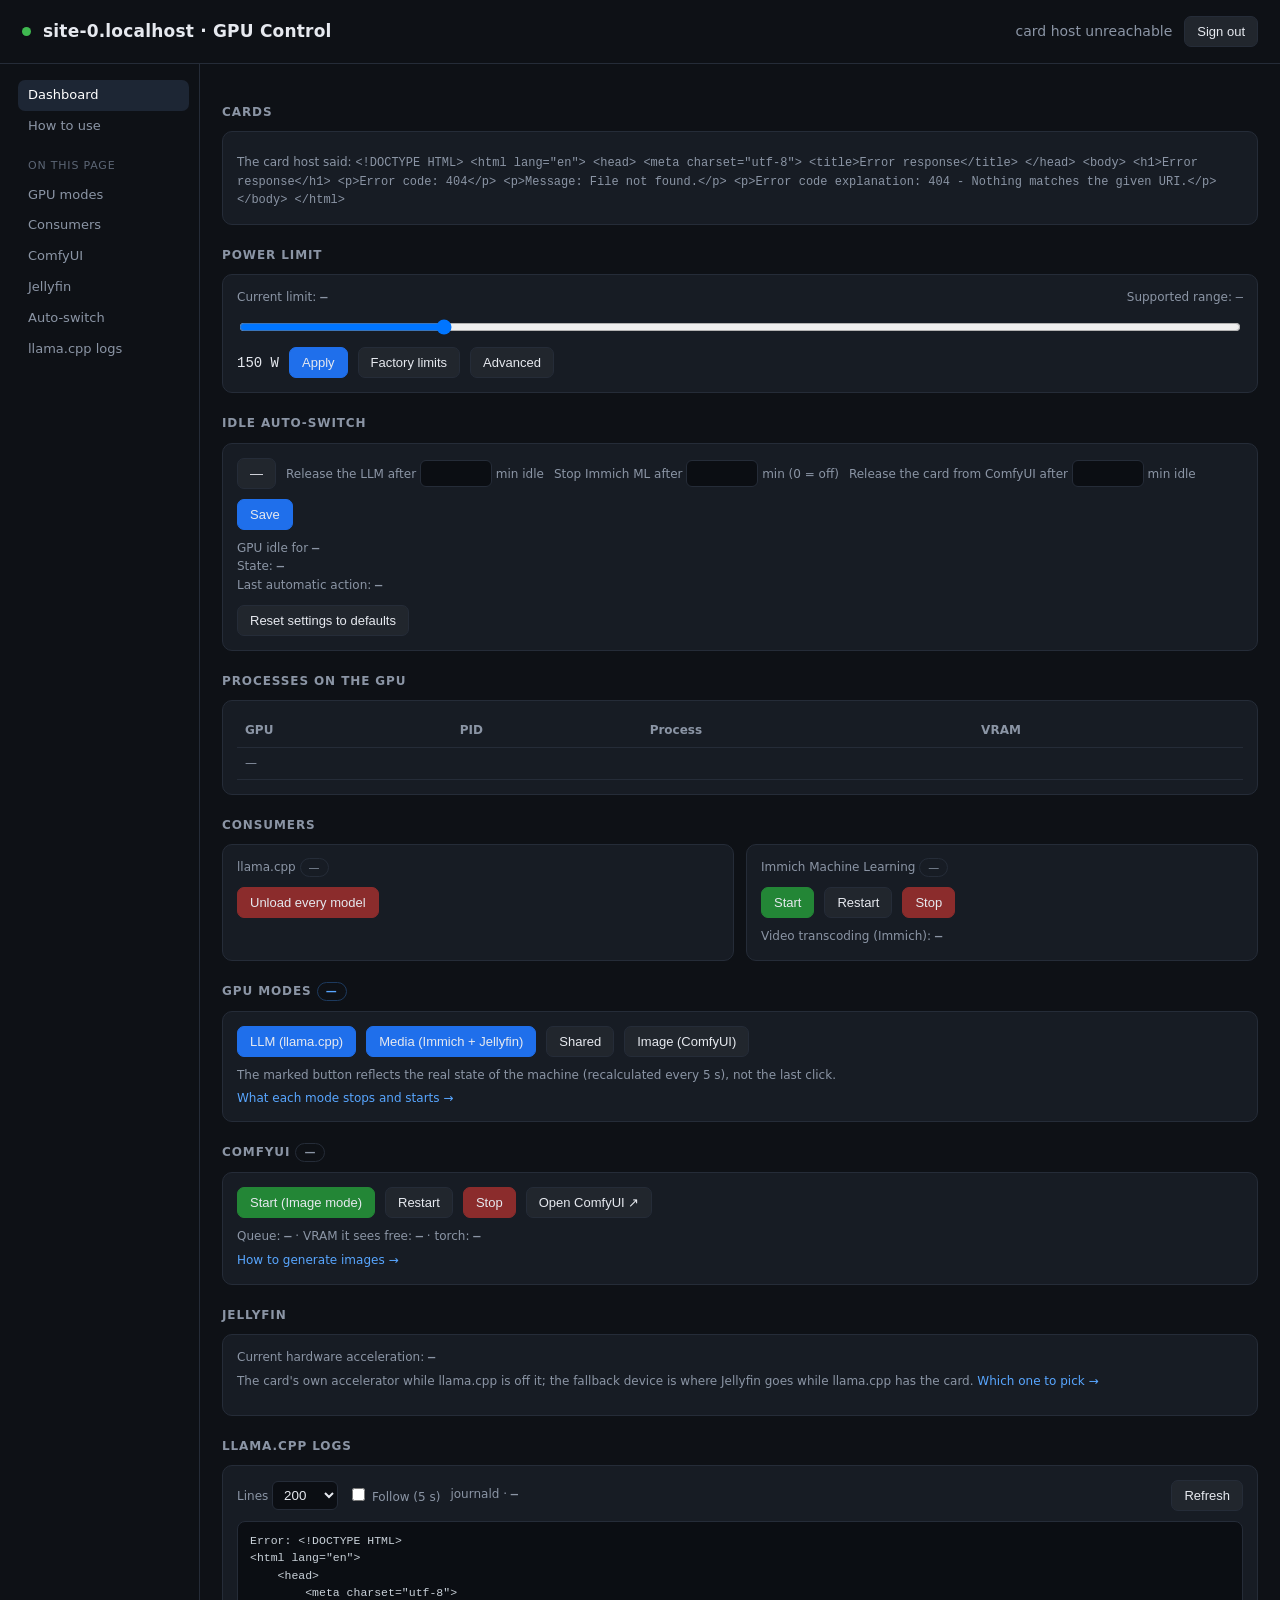
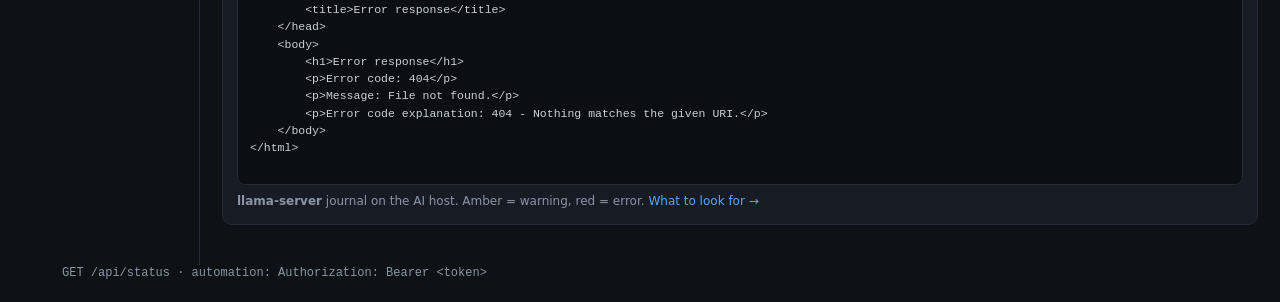
==== static/index.html @ f5806f8d "fix: a loading model counts as an occupied card" ====
<!doctype html>
<html lang="en">
<head>
<meta charset="utf-8">
<meta name="viewport" content="width=device-width, initial-scale=1">
<title>GPU Control</title>
<link rel="stylesheet" href="/static/panel.css">
</head>
<body>
<header>
  <span class="dot" id="dot"></span>
  <h1 id="host">GPU Control</h1>
  <span class="sub" id="gpu-name">loading…</span>
  <button id="logout" title="End this browser's session">Sign out</button>
</header>
<div class="shell">
<nav class="side">
  <a href="/" class="on">Dashboard</a>
  <a href="/howto">How to use</a>
  <span class="nav-label">On this page</span>
  <a href="#modes">GPU modes</a>
  <a href="#consumers">Consumers</a>
  <a href="#comfy">ComfyUI</a>
  <a href="#jellyfin">Jellyfin</a>
  <a href="#auto">Auto-switch</a>
  <a href="#logs">llama.cpp logs</a>
</nav>
<main>
  <h2>Cards</h2>
  <div class="card" id="gpu-alert" style="display:none"></div>
  <div id="gpu-cards"></div>

  <h2>Power limit</h2>
  <div class="card">
    <div class="row" style="justify-content:space-between">
      <span class="k">Current limit: <b id="pl-now" class="mono">—</b></span>
      <span class="k">Supported range: <span id="pl-range" class="mono">—</span></span>
    </div>
    <div class="row" style="margin-top:10px">
      <input type="range" id="pl" min="125" max="250" step="5" value="150">
      <span class="mono" id="pl-val">150 W</span>
      <button class="pri" id="pl-apply">Apply</button>
      <button id="pl-factory">Factory limits</button>
      <button id="pl-adv" aria-pressed="false" aria-controls="pl-advanced">Advanced</button>
    </div>
    <div id="pl-advanced" hidden>
      <div class="k" style="margin:12px 0 6px">One limit per card. The host's boot
        configuration writes its own values back on the next reboot or deploy.</div>
      <div id="pl-cards"></div>
    </div>
  </div>

  <h2 id="auto">Idle auto-switch</h2>
  <div class="card">
    <div class="row" id="auto">
      <button id="auto-toggle">—</button>
      <label class="k">Release the LLM after
        <input type="number" id="llm-idle" min="0" max="1440" style="width:72px"> min idle</label>
      <label class="k">Stop Immich ML after
        <input type="number" id="ml-idle" min="0" max="1440" style="width:72px"> min (0 = off)</label>
      <label class="k">Release the card from ComfyUI after
        <input type="number" id="comfy-idle" min="0" max="1440" style="width:72px"> min idle</label>
      <button class="pri" id="auto-save">Save</button>
    </div>
    <div class="k" style="margin-top:10px">GPU idle for <b id="idle-s" class="mono">—</b></div>
    <div class="k">State: <b id="llm-mode-state" class="mono">—</b></div>
    <div class="k">Last automatic action: <b id="last-action" class="mono">—</b></div>
    <div class="row" style="margin-top:10px">
      <button id="reset-settings" title="Timers and auto-switch back to their defaults. The power limits are forgotten, not applied.">Reset settings to defaults</button>
    </div>
  </div>

  <h2>Processes on the GPU</h2>
  <div class="card"><table><thead><tr><th>GPU</th><th>PID</th><th>Process</th><th>VRAM</th></tr></thead>
    <tbody id="procs"><tr><td colspan="4" class="k">—</td></tr></tbody></table></div>

  <h2 id="consumers">Consumers</h2>
  <div class="two">
    <div class="card">
      <div class="k">llama.cpp <span id="llama-pill" class="pill">—</span></div>
      <div id="llama-list" style="margin:10px 0"></div>
      <button class="warn" id="llama-unload">Unload every model</button>
    </div>
    <div class="card">
      <div class="k">Immich Machine Learning <span id="ml-pill" class="pill">—</span></div>
      <div class="row" id="ml" style="margin-top:10px">
        <button class="on" id="ml-start" data-ml="start">Start</button>
        <button id="ml-restart" data-ml="restart">Restart</button>
        <button class="warn" id="ml-stop" data-ml="stop">Stop</button>
      </div>
      <div class="k" style="margin-top:10px">Video transcoding (Immich): <b id="imm-ff" class="mono">—</b></div>
    </div>
  </div>

  <h2 id="modes">GPU modes <span class="pill acc" id="mode-now">—</span></h2>
  <div class="card">
    <div class="row" id="modes">
      <button class="pri" data-mode="llm">LLM (llama.cpp)</button>
      <button class="pri" data-mode="media">Media (Immich + Jellyfin)</button>
      <button data-mode="balanced">Shared</button>
      <button data-mode="image">Image (ComfyUI)</button>
    </div>
    <div class="k" style="margin-top:10px">
      The marked button reflects the real state of the machine (recalculated every 5 s), not the last click.
    </div>
    <div class="k" style="margin-top:6px">
      <a href="/howto#modes">What each mode stops and starts →</a>
    </div>
  </div>

  <h2 id="comfy">ComfyUI <span class="pill" id="comfy-pill">—</span></h2>
  <div class="card">
    <div class="row" id="comfy">
      <button class="on" data-comfy="start">Start (Image mode)</button>
      <button data-comfy="restart">Restart</button>
      <button class="warn" data-comfy="stop">Stop</button>
      <button id="comfy-open">Open ComfyUI ↗</button>
    </div>
    <div class="k" style="margin-top:10px">
      Queue: <b id="comfy-queue" class="mono">—</b> ·
      VRAM it sees free: <b id="comfy-vram" class="mono">—</b> ·
      torch: <b id="comfy-torch" class="mono">—</b>
    </div>
    <div class="k" style="margin-top:6px">
      <a href="/howto#comfy">How to generate images →</a>
    </div>
  </div>

  <h2 id="jellyfin">Jellyfin</h2>
  <div class="card">
    <div class="k">Current hardware acceleration: <b id="jf-accel" class="mono">—</b></div>
    <div class="k" style="margin-top:6px">
      The card's own accelerator while llama.cpp is off it; the fallback device
      is where Jellyfin goes while llama.cpp has the card.
      <a href="/howto#jellyfin">Which one to pick →</a>
    </div>
    <div class="row" id="jf" style="margin-top:10px"></div>
  </div>

  <h2 id="logs">llama.cpp logs</h2>
  <div class="card">
    <div class="row" style="justify-content:space-between">
      <div class="row">
        <label class="k">Lines
          <select id="log-lines">
            <option>100</option><option selected>200</option><option>500</option><option>1000</option>
          </select>
        </label>
        <label class="k"><input type="checkbox" id="log-follow"> Follow (5 s)</label>
        <span class="k">journald · <b id="log-unit" class="mono">—</b></span>
      </div>
      <button id="log-refresh">Refresh</button>
    </div>
    <pre id="log-out" class="mono">loading…</pre>
    <div class="k" style="margin-top:8px">
      <b id="log-unit-name">llama-server</b> journal on the AI host. Amber = warning, red = error.
      <a href="/howto#logs">What to look for →</a>
    </div>
  </div>
</main>
</div>
<footer class="mono">GET /api/status · automation: Authorization: Bearer &lt;token&gt;</footer>
<div id="msg"></div>

<script>
const $ = (id) => document.getElementById(id);
let toastTimer, last = null, inflight = 0, autoState = {};

// Show the host being visited; the repo keeps a placeholder name.
$('host').textContent = location.hostname + ' · GPU Control';
document.title = location.hostname + ' · GPU Control';

const MODES = {
  llm: 'LLM (the card is llama.cpp\'s)',
  media: 'Media (Immich ML + Jellyfin on the card)',
  balanced: 'Shared (LLM + media on the card)',
  image: 'Image (ComfyUI on the card)',
  igpu: 'Media with Jellyfin on the fallback device',
  idle: 'Idle (nothing loaded)',
  mixed: 'mixed / transitioning',
};

const DEVICES = {
  none: 'CPU (no acceleration)', amf: 'AMD AMF', qsv: 'Intel QuickSync (QSV)',
  nvenc: 'NVIDIA NVENC', v4l2m2m: 'V4L2 M2M', vaapi: 'VAAPI',
  videotoolbox: 'VideoToolbox', rkmpp: 'Rockchip MPP',
};
const str = (v) => (typeof v === 'string' ? v : '');
// nvidia-smi answers N/A for anything the card does not report.
const num = (v) => { const n = Number(v); return Number.isFinite(n) ? n : null; };
const gib = (mib) => (mib / 1024).toFixed(1);
const deviceLabel = (a) => DEVICES[a] || a || '—';
// The vendors the probe understands. Anything else is printed as it came.
const VENDORS = {nvidia: 'NVIDIA', amd: 'AMD', intel: 'Intel'};
// Card names and kernel lines are text, not markup.
const esc = (v) => String(v === null || v === undefined ? '' : v)
  .replace(/&/g, '&amp;').replace(/</g, '&lt;').replace(/>/g, '&gt;').replace(/"/g, '&quot;');
// A reading the card does not have is a dash, never `N/A °C`.
const reading = (v, unit) => (v === null || v === undefined || v === 'N/A' || v === '')
  ? '—' : `${v}${unit ? ' ' + unit : ''}`;

/* ---------------------------------------------------------------- feedback */
function toast(text, kind, sticky) {
  const el = $('msg');
  el.textContent = text;
  el.className = 'show' + (kind ? ' ' + kind : '');
  clearTimeout(toastTimer);
  if (!sticky) toastTimer = setTimeout(() => { el.className = ''; }, kind === 'err' ? 6000 : 3500);
}
const msg = (text, isErr) => toast(text, isErr ? 'err' : '');

function startRequest() { inflight++; $('dot').classList.add('busy'); }
function endRequest() { inflight = Math.max(0, inflight - 1); if (!inflight) $('dot').classList.remove('busy'); }

function setBusy(btn, on) {
  if (!btn) return;
  btn.classList.toggle('busy', on);
  btn.setAttribute('aria-busy', on ? 'true' : 'false');
  if (on) { btn.dataset.prevDisabled = btn.disabled ? '1' : '0'; btn.disabled = true; }
  else { btn.disabled = btn.dataset.prevDisabled === '1'; }
}

function setGroupDisabled(selector, on) {
  document.querySelectorAll(selector + ' button').forEach(b => {
    if (!b.classList.contains('busy')) b.disabled = on;
  });
}

function pressed(selector, isOn) {
  document.querySelectorAll(selector).forEach(b => b.setAttribute('aria-pressed', isOn(b.dataset) ? 'true' : 'false'));
}

/* --------------------------------------------------------------------- api */
async function errText(r) {
  const raw = await r.text();
  try { return JSON.parse(raw).detail || raw; } catch (e) { return raw; }
}

async function api(path, opts) {
  const r = await fetch(path, Object.assign({credentials: 'same-origin', headers: {'Content-Type': 'application/json'}}, opts));
  if (r.status === 401) {
    location.href = '/login?next=' + encodeURIComponent(location.pathname);
    throw new Error('session expired');
  }
  if (!r.ok) throw new Error(await errText(r));
  return r.headers.get('content-type')?.includes('json') ? r.json() : r.text();
}

// A 200 does not mean everything worked: /api/mode answers with a per-consumer
// result, and a consumer that failed carries `.error`. Claiming success there
// tells the operator the card is free while it is not.
function partialErrors(out) {
  if (!out || typeof out !== 'object' || Array.isArray(out)) return [];
  return Object.keys(out).filter((k) => {
    const v = out[k];
    return v && typeof v === 'object' && !Array.isArray(v) && v.error;
  });
}

// Spinner + pending toast, group locked, then the state re-derived from
// /api/status and a confirmation toast.
async function act(btn, path, body, opts = {}) {
  const group = opts.group;
  startRequest();
  setBusy(btn, true);
  if (group) setGroupDisabled(group, true);
  toast(opts.pending || 'Applying…', 'busy', true);
  let ok = true;
  try {
    const out = await api(path, {method: 'POST', body: body ? JSON.stringify(body) : undefined});
    const partial = partialErrors(out);
    if (partial.length) {
      ok = false;
      msg('Applied only in part: ' + partial.join(', ') + ' did not follow', true);
    }
    return out;
  } catch (e) {
    ok = false;
    toast('Error: ' + e.message, 'err');
    return null;
  } finally {
    setBusy(btn, false);
    if (group) setGroupDisabled(group, false);
    endRequest();
    await refresh();
    if (ok) toast(opts.done || 'Done');
  }
}

function skip(why) { toast(why + ' (nothing to repeat)'); }

/* ------------------------------------------------------------------ render */
function card(k, v, pct) {
  return `<div class="card"><div class="k">${k}</div><div class="v">${v}</div>
    ${pct !== undefined ? `<div class="bar"><i style="width:${pct}%"></i></div>` : ''}</div>`;
}

function human(sec) {
  if (sec < 60) return sec + 's';
  if (sec < 3600) return Math.floor(sec / 60) + ' min';
  return (sec / 3600).toFixed(1) + 'h';
}

// Every model counts here, including the unlisted ones.
function llamaCounts(s) {
  const list = Array.isArray(s.llama) ? s.llama : [];
  const loading = (m) => String(m.status || '').toLowerCase().startsWith('load') && m.status !== 'loaded';
  const c = s.llama_counts;
  if (!c || c.error || typeof c.loaded !== 'number') {
    return {total: list.length, loaded: list.filter(m => m.status === 'loaded').length,
      loading: list.filter(loading).length};
  }
  // A router that predates the field, or a stub: count from the list itself.
  return {...c, loading: typeof c.loading === 'number' ? c.loading : list.filter(loading).length};
}

// A loading model already holds the VRAM: the card is in use either way.
const llamaBusy = (s) => { const c = llamaCounts(s); return c.loaded + (c.loading || 0); };

// One row per file in the models folder: loaded, served, or just there.
function diskRows(models) {
  const rows = models.map(m => {
    const mark = m.loaded ? '●' : (m.served ? '○' : '·');
    // A file name is text, and a size that is not a number is zero, not NaN GB.
    const gb = (Number(m.size) || 0) / 1073741824;
    return `<div class="mono" style="font-size:12px">${mark} ${esc(m.id)} · ${gb.toFixed(1)} GB</div>`;
  }).join('');
  const served = models.filter(m => m.served).length;
  return rows + `<div class="k" style="font-size:12px">${models.length} on disk · ${served} served</div>`;
}

// One button per accelerator this Jellyfin build accepts, marked with the one
// in use and with the fallback device named in its title.
function renderJellyfinAccel(s) {
  const box = $('jf');
  if (!box) return;
  const cfg = s.configured || {};
  const choices = Array.isArray(cfg.jellyfin_accel_types) ? cfg.jellyfin_accel_types : [];
  if (!choices.length) {
    box.innerHTML = '<span class="k">Jellyfin is not configured</span>';
    return;
  }
  const current = str(s.jellyfin_accel);
  const fallback = str(cfg.jellyfin_fallback);
  box.innerHTML = choices.map((c) => {
    const on = c.value === current ? ' class="on"' : (c.value === 'none' ? ' class="warn"' : '');
    const title = c.value === fallback ? ' title="fallback: where Jellyfin goes while llama.cpp has the card"' : '';
    return `<button${on} data-accel="${esc(c.value)}"${title}>${esc(c.label)}</button>`;
  }).join('');
}

// State derived from what the probes report.
function deriveMode(s) {
  // ComfyUI keeps the card while it is up, so it wins over every other reading.
  if (str(s.comfyui && s.comfyui.state) === 'running') return 'image';
  const ml = str(s.immich_ml);
  const jf = str(s.jellyfin_accel);
  const loaded = llamaBusy(s);
  // A deployment without Immich or Jellyfin has nothing to arbitrate but the
  // models: the card is llama.cpp's while something is loaded.
  if (ml === 'unconfigured' && jf === 'unconfigured') return loaded ? 'llm' : 'idle';
  // "LLM": the card belongs to llama.cpp; Immich ML (CUDA) is the only other
  // consumer that has to stop for it.
  if (ml === 'exited' || ml === 'created' || ml === 'paused') return 'llm';
  if (ml === 'running') {
    const fallback = str((s.configured || {}).jellyfin_fallback) || 'vaapi';
    const onCard = !!jf && jf !== fallback && jf !== 'none' && jf !== 'unknown' && jf !== 'unconfigured';
    return onCard ? (loaded ? 'balanced' : 'media') : 'igpu';
  }
  return 'mixed';
}

// Disabled for a consumer that is not configured, in the same pass that decides
// the rest of the state.
function unavailable(sel, off) {
  document.querySelectorAll(sel).forEach((b) => {
    b.disabled = !!off;
    b.title = off ? 'Not configured in this deployment' : '';
  });
}

function paintState(s) {
  const cfg = s.configured || {};
  const mode = deriveMode(s);
  pressed('#modes button', (d) => d.mode === mode);
  const now = $('mode-now');
  now.textContent = MODES[mode];
  now.className = 'pill ' + (mode === 'mixed' ? '' : 'acc');

  const jf = str(s.jellyfin_accel);
  renderJellyfinAccel(s);
  pressed('#jf button', (d) => d.accel === jf);

  const ml = str(s.immich_ml);
  const running = ml === 'running';
  const stopped = !!ml && ml !== 'unknown' && !running;
  pressed('#ml button', (d) => (d.ml === 'start' && running) || (d.ml === 'stop' && stopped));
  // A consumer this deployment does not have: its controls make no sense.
  unavailable('#ml button', !cfg.immich);
  unavailable('#jf button', !cfg.jellyfin);
  unavailable('#comfy button[data-comfy]', !cfg.comfyui);

  $('llama-unload').disabled = llamaBusy(s) === 0;

  const at = $('auto-toggle');
  at.setAttribute('aria-pressed', autoState.enabled ? 'true' : 'false');
  at.textContent = autoState.enabled ? 'Auto: on' : 'Auto: off';
  at.className = autoState.enabled ? 'on' : 'warn';

  syncPower();
  if (!$('pl-advanced').hidden && !$('pl-advanced').contains(document.activeElement)) renderAdvanced();
}

// The cards that report a range, which is not every card and not every vendor:
// an Intel iGPU has no power cap and an AMD one needs the ROCm tool.
function settableCards() {
  const gpus = Array.isArray(last && last.gpus) ? last.gpus : [];
  return gpus.filter((x) => num(x.power_min) !== null && num(x.power_max) !== null
    && x.power_settable !== false);
}

function syncPower() {
  const btn = $('pl-apply');
  const watts = Number($('pl').value);
  const cards = settableCards();
  const limits = cards.map((x) => Number(x.power_limit));
  const same = cards.length > 0 && limits.every((l) => l === watts);
  if (!cards.length) {
    // Some cards (and every vGPU) do not expose a settable range.
    btn.textContent = 'Power limit not settable';
    btn.title = 'No card on this host reports a supported range';
    btn.disabled = true;
    return;
  }
  btn.textContent = same ? 'Apply ' + watts + ' W (already active)' : 'Apply ' + watts + ' W';
  // setBusy() restores the button afterwards.
  if (!btn.classList.contains('busy')) btn.disabled = same;
  btn.title = same ? 'The current limit is already ' + watts + ' W' : '';
}

// One control per card. Built on demand and left alone while the pointer is
// inside it, so a refresh during a drag does not rewrite the slider.
function renderAdvanced() {
  const box = $('pl-cards');
  // A vendor whose tool takes one value for the whole machine cannot be given a
  // per-card control: that would move cards the operator never touched.
  const cards = settableCards().filter((x) => x.power_per_card !== false);
  const shared = settableCards().filter((x) => x.power_per_card === false);
  let html = cards.length
    ? ''
    : '<div class="k">No card on this host can take a limit of its own.</div>';
  html += cards.map((x) => {
    const low = num(x.power_min);
    const high = num(x.power_max);
    const now = num(x.power_limit);
    const index = esc(x.index ?? '');
    const value = now !== null ? now : low;
    return `<div class="row" style="margin:6px 0;gap:8px;align-items:center">
      <span class="k" style="min-width:220px"><b style="color:var(--fg)">GPU ${index}</b>${x.name ? ' · ' + esc(x.name) : ''}</span>
      <input type="range" class="pl-card" data-index="${index}" min="${low}" max="${high}" step="1" value="${value}">
      <span class="mono pl-card-val" data-index="${index}" style="min-width:56px">${value} W</span>
      <span class="k mono" style="opacity:.7">${low}–${high} W</span>
      <button class="pl-card-apply" data-index="${index}">Apply</button>
    </div>`;
  }).join('');
  if (shared.length) {
    html += '<div class="k" style="margin-top:8px">GPU '
      + shared.map((x) => esc(x.index)).join(', ')
      + ": this vendor's tool applies one limit to every card, so it stays on the slider above.</div>";
  }
  box.innerHTML = html;

  box.querySelectorAll('input.pl-card').forEach((input) => {
    input.oninput = () => {
      const out = box.querySelector('.pl-card-val[data-index="' + input.dataset.index + '"]');
      if (out) out.textContent = input.value + ' W';
    };
  });
  box.querySelectorAll('button.pl-card-apply').forEach((btn) => {
    btn.onclick = async () => {
      const index = btn.dataset.index;
      const input = box.querySelector('input.pl-card[data-index="' + index + '"]');
      const watts = Number(input.value);
      const card = cards.find((x) => String(x.index) === index);
      if (card && Number(card.power_limit) === watts) return skip('GPU ' + index + ' is already at ' + watts + ' W');
      const r = await act(btn, '/api/power', {cards: [{index: Number(index), watts}]},
        {pending: 'Setting GPU ' + index + ' to ' + watts + ' W…', done: 'GPU ' + index + ' = ' + watts + ' W'});
      const bad = (r && Array.isArray(r.cards) ? r.cards : []).filter((c) => c.ok === false);
      if (bad.length) msg('GPU ' + index + ' refused ' + watts + ' W: ' + (bad[0].error || 'the driver said no'), true);
    };
  });
}

// The card set is the one thing the driver is silent about: a card that does not
// initialise is a card fewer, not an error. This is where that shows, with the
// identity of the card that went and how long it has been away.
function ago(sec) {
  if (sec === null || sec === undefined) return 'never seen';
  if (sec < 90) return Math.max(1, Math.round(sec)) + ' s';
  if (sec < 5400) return Math.round(sec / 60) + ' min';
  if (sec < 172800) return (sec / 3600).toFixed(1) + ' h';
  return Math.round(sec / 86400) + ' d';
}

// What a card is called in a sentence: the name, the bus address if there is
// one, and the short serial when the vendor gives a UUID.
function whereCard(g) {
  const parts = [`<b style="color:var(--fg)">${esc(g.name || 'GPU')}</b>`];
  if (g.pci) parts.push(`<span class="mono">${esc(g.pci)}</span>`);
  else if (g.uuid && String(g.uuid).length > 8) parts.push(`<span class="mono">${esc(String(g.uuid).slice(4, 12))}</span>`);
  return parts.join(' ');
}

// The kernel said something at the moment the card changed: that is the only
// difference between a card that died and a card the driver dropped.
function evidence(event) {
  const lines = (event && event.evidence) || [];
  if (!lines.length) return '';
  return `<div class="k" style="margin-top:8px">Kernel around the change:
    <span class="mono" style="display:block;white-space:pre-wrap;margin-top:4px">${esc(lines.slice(-4).join('\n'))}</span></div>`;
}

function renderInventory(inv) {
  const box = $('gpu-alert');
  const health = inv.state || 'ok';
  const count = inv.count || 0;
  const expected = inv.expected || 0;
  const absent = inv.absent || [];
  const flapping = inv.flapping || [];
  const events = inv.events || [];
  const errors = ((inv.probe || {}).errors || []).filter(Boolean);
  const change = events.length ? events[events.length - 1] : (inv.last_change || null);
  let html = '';
  // "Everything is fine" is a line of text, not a card: a full card there sat
  // flush on top of GPU 0 and read as if it were covering it.
  let quiet = false;

  if (health === 'empty') {
    html = `<span class="pill off">0${expected ? ' of ' + expected : ''}</span>
      <b style="color:var(--fg)">no card answers</b>
      <div class="k" style="margin-top:8px">The card host is reachable and reports no card at all:
        ${expected ? `all ${expected} are gone and the driver has nothing to list.` : 'the driver is unloaded or its cards are gone.'}
        ${absent.length ? '<br>Missing: ' + absent.map((g) => `${whereCard(g)} <span class="mono">${ago(g.seconds)}</span>`).join(', ') : ''}
        ${change && change.at ? `<br>Last change ${esc(change.at)}.` : ''}</div>${evidence(change)}`;
  } else if (absent.length) {
    html = `<span class="pill off">${count} of ${expected || count + absent.length}</span>
      <b style="color:var(--fg)">${absent.length} card${absent.length > 1 ? 's' : ''} missing</b>
      <div class="k" style="margin-top:8px">${absent.map((g) =>
        `${whereCard(g)} <span class="mono">${ago(g.seconds)}</span>${g.wanted ? ' · expected' : ''}`).join('<br>')}</div>
      ${change && change.at ? `<div class="k">Last change ${esc(change.at)}</div>` : ''}${evidence(change)}`;
  } else if (flapping.length) {
    html = `<span class="pill off">${count}</span>
      <b style="color:var(--fg)">a card keeps going and coming back</b>
      <div class="k" style="margin-top:8px">${flapping.map((g) =>
        `${whereCard(g)} <span class="mono">${g.lost}×</span>`).join(', ')} in the last hour: a link or a power
        problem, not a card that is simply missing.</div>${evidence(change)}`;
  } else if (health === 'partial') {
    html = `<span class="pill off">${count} of ${expected}</span>
      <b style="color:var(--fg)">${Math.max(expected - count, 0)} card${expected - count === 1 ? '' : 's'} missing</b>
      <div class="k" style="margin-top:8px">The driver answers with ${count}, so one is not initialising:
        the panel cannot fix that.</div>`;
  } else if (change && change.kind === 'added' && Date.now() / 1000 - Number(change.ts || 0) < 900) {
    html = `<span class="pill ok">new card</span> ${whereCard(change)}
      <span class="k">came up ${esc(change.at)}${expected ? ` — ${count} of ${expected} now` : ''}</span>${evidence(change)}`;
  } else if (expected) {
    quiet = true;
    html = `<span class="pill ok">${count} of ${expected}</span>
      <span class="k">cards answering${change && change.at ? ` · last change ${esc(change.at)}` : ''}</span>`;
  } else if (count) {
    quiet = true;
    html = `<span class="pill ok">${count}</span>
      <span class="k">card${count === 1 ? '' : 's'} answering${change && change.at ? ` · last change ${esc(change.at)}` : ''}</span>`;
  }
  if (errors.length) {
    html += `<div class="k" style="margin-top:8px">The card host said:
      <span class="mono">${esc(errors[0])}</span></div>`;
  }
  // A quiet line must never carry the card host's own error message, nor hide a
  // card the driver stopped listing: that one is not "all fine".
  const blind = (inv.present || []).filter((c) => c.driver_visible === false).length;
  box.classList.toggle('quiet', quiet && !errors.length && !blind);
  box.style.display = html ? '' : 'none';
  box.innerHTML = html;
}

async function refresh() {
  let s;
  try { s = await api('/api/status'); }
  catch (e) {
    if (String(e.message).includes('session')) return;
    // A card host that does not answer is not a card set of zero: it is a host
    // problem, and the panel says which one.
    $('gpu-name').textContent = 'card host unreachable';
    renderInventory({state: 'unreachable', count: 0, expected: 0,
      probe: {errors: [String(e.message || e)]}});
    return;
  }
  last = s;
  const g = s.gpu || {};
  const gpus = Array.isArray(s.gpus) ? s.gpus : (g.name ? [g] : []);
  renderInventory(s.inventory || {});
  $('gpu-name').textContent = !gpus.length ? 'no cards'
    : gpus.length > 1 ? `${gpus.length} × ${g.name} · driver ${g.driver}`
    : `${g.name} · driver ${g.driver}`;
  $('gpu-cards').innerHTML = gpus.length ? gpus.map((x) => {
    const used = num(x.mem_used), total = num(x.mem_total);
    const util = num(x.util);
    const usedPct = used !== null && total ? Math.round(100 * used / total) : undefined;
    const link = x.pcie_gen && x.pcie_gen !== 'N/A'
      ? `PCIe Gen${x.pcie_gen} ×${x.pcie_width}` : '';
    const vendor = VENDORS[x.vendor] || x.vendor || '';
    // The colour comes from the vendor the probe reported, never from the label:
    // a card it could not name is the neutral one, not an empty class.
    const vkey = VENDORS[x.vendor] ? x.vendor : 'unknown';
    // A card on the bus that the driver does not list is a card the driver lost,
    // which is a different problem from a card that is not in the machine.
    const blind = x.driver_visible === false;
    const offBus = x.bus_visible === false;
    return `<div class="gpu-block vendor-${vkey}">
      <div class="k" style="margin:0 0 6px">
        <b style="color:var(--fg)">GPU ${esc(x.index ?? '—')}</b>
        ${vendor ? `<span class="pill vendor-tag">${esc(vendor)}</span>` : ''}
        ${blind ? '<span class="pill off">driver does not see it</span>' : ''}
        ${offBus ? '<span class="pill off">not on the bus</span>' : ''}
        <span class="mono"> · ${esc(x.pci || '')}${x.pci ? ' · ' : ''}${link}${link ? ' · ' : ''}${reading(x.mem_total, 'MiB')}</span>
        <span class="pill ${Number(x.util) > 0 ? 'ok' : 'off'}">${Number(x.util) > 0 ? 'busy' : 'idle'}</span>
      </div>
      <div class="grid">${
        card('Utilization', util !== null ? util + ' %' : '—', util ?? undefined) +
        card('VRAM', used !== null && total !== null ? `${gib(used)} / ${gib(total)} GiB` : '—', usedPct) +
        card('Temperature', reading(x.temp, '°C')) +
        card('Power', `${reading(x.power_draw, 'W')} / ${reading(x.power_limit, 'W')}`) +
        card('SM / Mem clock', `${reading(x.clk_sm, 'MHz')} / ${reading(x.clk_mem, 'MHz')}`)
      }</div>
    </div>`;
  }).join('') : '<div class="k">The card host answers and lists no card at all.</div>';
  $('pl-now').textContent = gpus.length ? gpus.map((x) => reading(x.power_limit, 'W')).join(' / ') : '—';
  // The range is every card's, not the first one's: a mixed machine has cards
  // that report nothing.
  const ranges = gpus
    .map((x) => [num(x.power_min), num(x.power_max)])
    .filter(([low, high]) => low !== null && high !== null);
  const plMin = ranges.length ? Math.min(...ranges.map((r) => r[0])) : null;
  const plMax = ranges.length ? Math.max(...ranges.map((r) => r[1])) : null;
  $('pl-range').textContent = plMin !== null && plMax !== null
    ? `${plMin}–${plMax} W` : 'not reported by any card';
  const pl = $('pl');
  pl.disabled = plMin === null || plMax === null;

  // "Factory" is the manufacturer's limit, which is not the lower cap a host
  // boots with: the number is on the button so nobody presses it blind.
  const factory = $('pl-factory');
  const defaults = settableCards().map((x) => num(x.power_default)).filter((w) => w !== null);
  const one = defaults.length > 0 && defaults.every((w) => w === defaults[0]) ? defaults[0] : null;
  factory.textContent = one !== null ? 'Factory (' + one + ' W)' : 'Factory limits';
  factory.disabled = defaults.length === 0;
  factory.title = defaults.length
    ? 'Set every card back to the limit it shipped with'
    : 'No card on this host reports a factory limit';
  if (plMin !== null && plMax !== null) {
    pl.min = plMin; pl.max = plMax;
    // A default of 150 W is outside the range of some cards.
    pl.value = String(Math.min(Math.max(Number(pl.value) || plMin, plMin), plMax));
  }
  $('pl-val').textContent = pl.value + ' W';
  const procs = gpus.flatMap((x) => (x.processes || []).map((p) => ({...p, gpu: x.index})));
  $('procs').innerHTML = procs.length
    ? procs.map(p => `<tr><td class="mono">${esc(p.gpu)}</td><td>${esc(p.pid)}</td><td class="mono">${esc(p.name)}</td><td>${esc(p.mem_mib)} MiB</td></tr>`).join('')
    : '<tr><td colspan="4" class="k">—</td></tr>';

  autoState = s.auto || {};
  // A refresh every few seconds must not eat what is being typed.
  const fill = (id, value) => {
    const el = $(id);
    if (document.activeElement !== el) el.value = value ?? '';
  };
  fill('llm-idle', autoState.llama_idle_min);
  fill('ml-idle', autoState.ml_idle_min);
  fill('comfy-idle', autoState.comfy_idle_min ?? 0);
  $('idle-s').textContent = human(autoState.idle_seconds || 0);
  $('last-action').textContent =
    autoState.last_action ? `${autoState.last_action} (${autoState.last_action_at})` : '—';
  const jfDev = deviceLabel(str(s.jellyfin_accel));
  const moved = [];
  // The consumer's own state, not the mode flag: after a stop that failed the
  // flag is false and the line used to claim it had been stopped anyway.
  if (s.configured?.immich) moved.push('Immich ML ' + (str(s.immich_ml) === 'running' ? 'running' : 'stopped'));
  if (s.configured?.jellyfin) moved.push(`Jellyfin on ${jfDev}`);
  $('llm-mode-state').textContent = moved.length
    ? `${autoState.llm_blocked ? 'LLM priority' : 'media active'}: ${moved.join(', ')}`
    : (autoState.llm_blocked ? 'LLM priority: the card is llama.cpp\'s' : 'nothing else configured');

  const llama = Array.isArray(s.llama) ? s.llama : [];
  const counts = llamaCounts(s);
  const lp = $('llama-pill');
  const parts = [];
  if (counts.loaded) parts.push(counts.loaded + ' loaded');
  if (counts.loading) parts.push(counts.loading + ' loading');
  lp.textContent = parts.length ? parts.join(' · ') : 'no model';
  lp.className = 'pill ' + (parts.length ? 'ok' : 'off');
  // A folder the panel could not read is a line of its own, above the router's
  // list: the error costs the listing, never the marks the router can still give.
  const disk = s.disk_models;
  const diskError = disk && !Array.isArray(disk) && disk.error
    ? `<span class="k">models folder: ${esc(disk.error)}</span>` : '';
  const routerRows = llama.length
    ? llama.map(m => `<div class="mono" style="font-size:12px">${m.status === 'loaded' ? '●' : '○'} ${esc(m.id)}</div>`).join('')
    : '<span class="k">no response</span>';
  $('llama-list').innerHTML = Array.isArray(disk) && disk.length ? diskRows(disk) : diskError + routerRows;

  const ml = typeof s.immich_ml === 'string' ? s.immich_ml : (s.immich_ml?.error ? 'error' : '—');
  const mp = $('ml-pill');
  mp.textContent = ml === 'unconfigured' ? 'not configured' : ml;
  mp.className = 'pill ' + (ml === 'unconfigured' ? '' : (ml === 'running' ? 'ok' : 'off'));

  const ff = s.immich_ffmpeg || {};
  $('imm-ff').textContent = ff.accel ? `${ff.accel} (${ff.preferredHwDevice || 'auto'})` : '—';
  const jfNow = str(s.jellyfin_accel);
  $('jf-accel').textContent = jfNow === 'unconfigured'
    ? 'not configured'
    : (jfNow ? `${jfNow} · ${deviceLabel(jfNow)}` : 'error');

  const comfy = s.comfyui || {};
  const cState = str(comfy.state) || 'unknown';
  const cp = $('comfy-pill');
  cp.textContent = cState === 'unconfigured' ? 'not configured' : cState;
  cp.className = 'pill ' + (cState === 'unconfigured' ? '' : (cState === 'running' ? 'ok' : 'off'));
  pressed('#comfy button[data-comfy]', (d) => (d.comfy === 'start' && cState === 'running')
                                          || (d.comfy === 'stop' && cState !== 'running'));
  $('comfy-queue').textContent = typeof comfy.queue === 'number' ? comfy.queue + ' prompt(s)' : '—';
  $('comfy-vram').textContent = typeof comfy.vram_free === 'number'
    ? `${(comfy.vram_free/1024).toFixed(1)} / ${(comfy.vram_total/1024).toFixed(1)} GiB` : '—';
  $('comfy-torch').textContent = comfy.torch ? `${comfy.torch} · ${comfy.type || '?'}`
    : (comfy.error ? 'no API yet' : '—');
  const open = $('comfy-open');
  open.disabled = !comfy.url;
  open.dataset.url = comfy.url || '';

  // The real state wins once the action finishes, so a failure falls back.
  if (!inflight) paintState(s);
}

/* ----------------------------------------------------------------- actions */
$('pl-factory').onclick = async () => {
  const r = await act($('pl-factory'), '/api/power/factory', null,
    {pending: 'Restoring the factory limits…', done: 'Factory limits applied'});
  const bad = (r && Array.isArray(r.cards) ? r.cards : []).filter((c) => c.ok === false);
  if (bad.length) {
    msg('GPU ' + bad.map((c) => c.index).join(', ') + ' refused the factory limit: '
        + (bad[0].error || 'the driver said no'), true);
  }
  const none = (r && Array.isArray(r.skipped) ? r.skipped : []);
  if (none.length) msg('GPU ' + none.join(', ') + ' reports no factory limit, left alone');
};

$('reset-settings').onclick = () => act($('reset-settings'), '/api/reset', null,
  {pending: 'Resetting the settings…', done: 'Settings back to their defaults'});

$('pl-adv').onclick = () => {
  const box = $('pl-advanced');
  const open = box.hidden;
  box.hidden = !open;
  $('pl-adv').setAttribute('aria-pressed', open ? 'true' : 'false');
  if (open) renderAdvanced();
};

$('pl').addEventListener('input', (e) => {
  $('pl-val').textContent = e.target.value + ' W';
  syncPower();
});

$('pl-apply').onclick = async () => {
  const watts = Number($('pl').value);
  // The same test syncPower() uses: every settable card, not the first one.
  const current = settableCards();
  if (current.length && current.every((x) => Number(x.power_limit) === watts)) {
    return skip('The limit is already ' + watts + ' W');
  }
  const r = await act($('pl-apply'), '/api/power', {watts},
    {pending: 'Applying ' + watts + ' W…', done: 'Power limit = ' + watts + ' W'});
  // 200 means "at least one card took it": say which ones did not.
  const refused = (r && Array.isArray(r.cards) ? r.cards : []).filter((c) => c.ok === false);
  if (refused.length) {
    msg(refused.length + ' card(s) refused ' + watts + ' W: ' + refused.map((c) => 'GPU ' + c.index).join(', ')
        + ' — ' + (refused[0].error || 'the driver said no'), true);
  }
};

$('llama-unload').onclick = () => act($('llama-unload'), '/api/llama/unload', null,
  {pending: 'Unloading models…', done: 'Models unloaded'});

document.querySelectorAll('#ml button').forEach((b) => {
  b.onclick = () => {
    const action = b.dataset.ml;
    const state = typeof last?.immich_ml === 'string' ? last.immich_ml : '';
    if (action === 'start' && state === 'running') return skip('Immich ML is already running');
    if (action === 'stop' && state && state !== 'running') return skip('Immich ML is already stopped');
    pressed('#ml button', (d) => d.ml === action && action !== 'restart');
    act(b, '/api/immich/ml/' + action, null, {group: '#ml', pending: 'Immich ML: ' + action + '…', done: 'Immich ML: ' + action});
  };
});

document.querySelectorAll('#modes button').forEach((b) => {
  b.onclick = () => {
    const mode = b.dataset.mode;
    if (last && deriveMode(last) === mode) return skip('Already in ' + MODES[mode] + ' mode');
    pressed('#modes button', (d) => d.mode === mode);
    $('mode-now').textContent = MODES[mode] + ' (applying…)';
    act(b, '/api/mode/' + mode, null, {group: '#modes', pending: 'Switching to ' + MODES[mode] + '…', done: 'Mode: ' + MODES[mode]});
  };
});

document.querySelectorAll('#comfy button[data-comfy]').forEach((b) => {
  b.onclick = () => {
    const action = b.dataset.comfy;
    const state = str(last && last.comfyui && last.comfyui.state);
    if (action === 'start' && state === 'running') return skip('ComfyUI is already running');
    if (action === 'stop' && state && state !== 'running') return skip('ComfyUI is already stopped');
    if (action === 'start') {
      // A bare start would OOM the first load: the card has to be freed.
      return act(b, '/api/mode/image', null,
        {pending: 'Freeing the card and starting ComfyUI…', done: 'Image mode: ComfyUI is up'});
    }
    pressed('#comfy button[data-comfy]', (d) => d.comfy === action && action !== 'restart');
    act(b, '/api/comfy/' + action, null,
      {group: '#comfy', pending: 'ComfyUI: ' + action + '…', done: 'ComfyUI: ' + action});
  };
});

$('comfy-open').onclick = () => {
  const url = $('comfy-open').dataset.url;
  if (url) window.open(url, '_blank', 'noopener');
};

// Delegated: the buttons are re-drawn whenever the state changes, so binding
// them one by one would stop working after the first refresh.
$('jf').onclick = (e) => {
  const b = e.target.closest('button[data-accel]');
  if (!b) return;
  const accel = b.dataset.accel;
  if (last && last.jellyfin_accel === accel) return skip('Jellyfin already uses ' + accel + ' · ' + deviceLabel(accel));
  pressed('#jf button', (d) => d.accel === accel);
  act(b, '/api/jellyfin/accel/' + accel, null, {group: '#jf', pending: 'Jellyfin → ' + accel + ' (restarts the container)…', done: 'Jellyfin: ' + accel});
};

$('auto-toggle').onclick = () => act($('auto-toggle'), '/api/auto', {enabled: !autoState.enabled},
  {group: '#auto', pending: autoState.enabled ? 'Turning the auto-switch off…' : 'Turning the auto-switch on…',
   done: autoState.enabled ? 'Auto-switch off' : 'Auto-switch on'});

$('auto-save').onclick = () => {
  const read = (id, label) => {
    const raw = $(id).value.trim();
    const n = Number(raw);
    // Number('') is 0 and 0 means "never release": refuse instead of guessing.
    if (raw === '' || !Number.isInteger(n) || n < 0 || n > 1440) {
      msg(label + ' must be a whole number of minutes between 0 and 1440', true);
      return null;
    }
    return n;
  };
  const llama = read('llm-idle', 'The LLM threshold');
  const ml = read('ml-idle', 'The Immich ML threshold');
  const comfy = read('comfy-idle', 'The ComfyUI threshold');
  if (llama === null || ml === null || comfy === null) return null;
  return act($('auto-save'), '/api/auto', {llama_idle_min: llama, ml_idle_min: ml, comfy_idle_min: comfy},
      {group: '#auto', pending: 'Saving thresholds…',
       done: `Thresholds saved (LLM ${llama} min, ML ${ml} min, ComfyUI ${comfy} min)`});
};

$('logout').onclick = async () => {
  startRequest();
  setBusy($('logout'), true);
  try { await api('/api/logout', {method: 'POST'}); } catch (e) {}
  location.href = '/login';
};

/* -------------------------------------------------------------------- logs */
function paintLogs(text) {
  const el = $('log-out');
  const stick = $('log-follow').checked;
  el.textContent = '';
  text.split('\n').forEach((line) => {
    const span = document.createElement('span');
    // Severity is a single letter ("I", "W", "E"): only W and E are coloured.
    if (/\s[WE]\s/.test(line)) span.className = line.includes(' E ') ? 'e' : 'w';
    span.textContent = line + '\n';
    el.appendChild(span);
  });
  if (stick) el.scrollTop = el.scrollHeight;
}

async function loadLogs() {
  const btn = $('log-refresh');
  setBusy(btn, true);
  startRequest();
  try {
    const r = await api('/api/llama/logs?lines=' + encodeURIComponent($('log-lines').value));
    $('log-unit').textContent = [r.unit, r.host, r.ct ? 'CT ' + r.ct : null].filter(Boolean).join(' · ')
      + ' · ' + r.count + ' lines';
    paintLogs((r.lines || []).join('\n') || '(no output)');
  } catch (e) {
    paintLogs('Error: ' + e.message);
  } finally {
    setBusy(btn, false);
    endRequest();
  }
}

let logTimer = null;
$('log-refresh').onclick = loadLogs;
$('log-lines').onchange = loadLogs;
$('log-follow').onchange = () => {
  clearInterval(logTimer);
  logTimer = $('log-follow').checked ? setInterval(loadLogs, 5000) : null;
  loadLogs();
};
loadLogs();

refresh();
setInterval(refresh, 5000);
</script>
</body>
</html>
---- static/panel.css ----
/* GPU panel: shared by the dashboard (index.html) and the guide (howto.html). */
  :root { --bg:#0e1116; --card:#171c24; --line:#252c38; --fg:#e6e9ef; --mut:#8b95a5;
          --ok:#3fb950; --warn:#d29922; --bad:#f85149; --acc:#58a6ff; }
  * { box-sizing:border-box; }
  body { margin:0; background:var(--bg); color:var(--fg);
         font:14px/1.45 system-ui,-apple-system,Segoe UI,Roboto,sans-serif; }
  header { display:flex; align-items:center; gap:12px; padding:16px 22px;
           border-bottom:1px solid var(--line); }
  header h1 { margin:0; font-size:17px; font-weight:600; letter-spacing:.2px; }
  header .dot { width:9px; height:9px; border-radius:50%; background:var(--ok); }
  header .dot.busy { background:var(--warn); animation:pulse .8s ease-in-out infinite alternate; }
  @keyframes pulse { from { opacity:.35; } to { opacity:1; } }
  header .sub { color:var(--mut); margin-left:auto; font-variant-numeric:tabular-nums; }
  main { padding:18px 22px 40px; }
  h2 { font-size:12px; text-transform:uppercase; letter-spacing:.9px; color:var(--mut);
       margin:22px 0 10px; font-weight:600; }
  .grid { display:grid; gap:12px; grid-template-columns:repeat(auto-fit,minmax(150px,1fr)); }
  .card { background:var(--card); border:1px solid var(--line); border-radius:10px; padding:14px; }
  .card .k { color:var(--mut); font-size:12px; }
  .card .v { font-size:20px; font-weight:600; margin-top:4px; font-variant-numeric:tabular-nums; }
  .bar { height:7px; background:#0b0e13; border-radius:5px; overflow:hidden; margin-top:8px; }
  .bar > i { display:block; height:100%; background:var(--acc); }
  .two { display:grid; gap:12px; grid-template-columns:1fr 1fr; }
  @media (max-width:760px){ .two { grid-template-columns:1fr; } }
  table { width:100%; border-collapse:collapse; font-variant-numeric:tabular-nums; }
  th,td { text-align:left; padding:7px 8px; border-bottom:1px solid var(--line); font-size:13px; }
  th { color:var(--mut); font-weight:600; font-size:12px; }
  button { background:#21262d; color:var(--fg); border:1px solid var(--line);
           border-radius:7px; padding:7px 12px; cursor:pointer; font-size:13px;
           transition:background .12s, border-color .12s, transform .06s, box-shadow .12s;
           -webkit-tap-highlight-color:transparent; }
  button:hover:not(:disabled) { border-color:#3b4351; }
  button:active:not(:disabled) { transform:translateY(1px) scale(.985); }
  button:focus-visible { outline:2px solid var(--acc); outline-offset:2px; }
  button:disabled { opacity:.5; cursor:not-allowed; }
  button.pri { background:#1f6feb; border-color:#1f6feb; }
  button.warn { background:#8b2c2c; border-color:#8b2c2c; }
  button.on { background:#238636; border-color:#238636; }
  /* Activated/toggled button: ring + dot, applied from the real backend state. */
  button[aria-pressed="true"] { background:#1f6feb; border-color:var(--acc); color:#fff;
                               box-shadow:0 0 0 3px rgba(88,166,255,.20); }
  button[aria-pressed="true"]::before { content:"●"; font-size:9px; color:#cfe3ff;
                                        margin-right:6px; vertical-align:middle; }
  button[aria-pressed="true"].on { background:#238636; border-color:#2ea043; }
  button[aria-pressed="true"].warn { background:#a13a3a; border-color:#c95050; }
  button.busy { position:relative; color:transparent !important; box-shadow:none; }
  button.busy::after { content:""; position:absolute; inset:0; margin:auto; width:13px; height:13px;
                       border:2px solid rgba(255,255,255,.35); border-top-color:#fff;
                       border-radius:50%; animation:spin .7s linear infinite; }
  @keyframes spin { to { transform:rotate(360deg); } }
  @media (prefers-reduced-motion: reduce) {
    button.busy::after { animation-duration:2s; }
    header .dot.busy { animation:none; }
  }
  .row { display:flex; gap:10px; flex-wrap:wrap; align-items:center; }
  .pill { font-size:11px; padding:2px 8px; border-radius:20px; border:1px solid var(--line); color:var(--mut); }
  .pill.ok { color:var(--ok); border-color:#1d3d24; }
  .pill.off { color:var(--bad); border-color:#4a2323; }
  .pill.acc { color:var(--acc); border-color:#1d3a5e; }
  /* One --vendor per vendor: NVIDIA green, AMD red, Intel blue, and the muted
     one for a card the probe could not name. */
  .vendor-nvidia { --vendor:#3fb950; }
  .vendor-amd { --vendor:#f85149; }
  .vendor-intel { --vendor:#58a6ff; }
  .vendor-unknown { --vendor:var(--mut); }
  /* One block per card. The left border and the vendor pill both read --vendor,
     so the accent and the label cannot disagree about the card. */
  .gpu-block { margin-bottom:14px; padding-left:12px;
               border-left:3px solid var(--vendor,var(--line)); }
  .gpu-block .pill.vendor-tag { color:var(--vendor); border-color:currentColor; }
  input[type=range] { width:100%; }
  input[type=number] { background:#0b0e13; color:var(--fg); border:1px solid var(--line);
                       border-radius:6px; padding:5px 7px; }
  #msg { position:fixed; right:18px; bottom:18px; background:#1f6feb; color:#fff;
         padding:10px 14px; border-radius:8px; opacity:0; transition:opacity .2s; max-width:380px;
         font-size:13px; pointer-events:none; }
  #msg.show { opacity:1; }
  #msg.err { background:#8b2c2c; }
  #msg.busy { background:#33415a; }
  .mono { font-family:ui-monospace,SFMono-Regular,Menlo,monospace; }
  select { background:#0b0e13; color:var(--fg); border:1px solid var(--line);
           border-radius:6px; padding:5px 7px; }
  /* llama.cpp log tail: fixed height + scroll, so a load cannot
     push the rest of the dashboard off screen. */
  pre#log-out { margin:10px 0 0; background:#0b0e13; border:1px solid var(--line); border-radius:8px;
                padding:10px 12px; max-height:400px; overflow:auto; font-size:11.5px; line-height:1.5;
                white-space:pre; color:#c9d1d9; }
  pre#log-out .w { color:var(--warn); }
  pre#log-out .e { color:var(--bad); }
  footer { color:var(--mut); font-size:12px; padding:0 22px 30px; max-width:1200px; margin:0 auto; }

/* --- layout: the sidebar Glance uses ---- */
.shell { display:grid; grid-template-columns:200px minmax(0,1fr); max-width:1440px; margin:0 auto; }
.side { padding:16px 10px 40px 18px; border-right:1px solid var(--line); }
.side a { display:block; color:var(--mut); text-decoration:none; padding:6px 10px;
          border-radius:7px; font-size:13px; }
.side a:hover { background:var(--card); color:var(--fg); }
.side a.on { background:#1d2634; color:#fff; }
.side .nav-label { display:block; margin:16px 0 6px; padding:0 10px; font-size:11px;
                   text-transform:uppercase; letter-spacing:.8px; color:#5c6675; }
h2, .card { scroll-margin-top:12px; }
h2 a, .k a { color:var(--acc); text-decoration:none; }
h2 a:hover, .k a:hover { text-decoration:underline; }
/* The inventory banner keeps the same 14px rhythm as the per-card blocks it
   sits above, and the "all fine" line drops the card chrome entirely. */
#gpu-alert { margin-bottom:14px; }
#gpu-alert.quiet { padding:0; background:none; border-color:transparent; }
@media (max-width:760px){
  .shell { grid-template-columns:1fr; }
  .side { display:flex; gap:4px; overflow-x:auto; border-right:0;
          border-bottom:1px solid var(--line); padding:10px 12px; }
  .side a { white-space:nowrap; }
  .side .nav-sep, .side .nav-label { display:none; }
  main { padding:16px 14px 40px; }
}
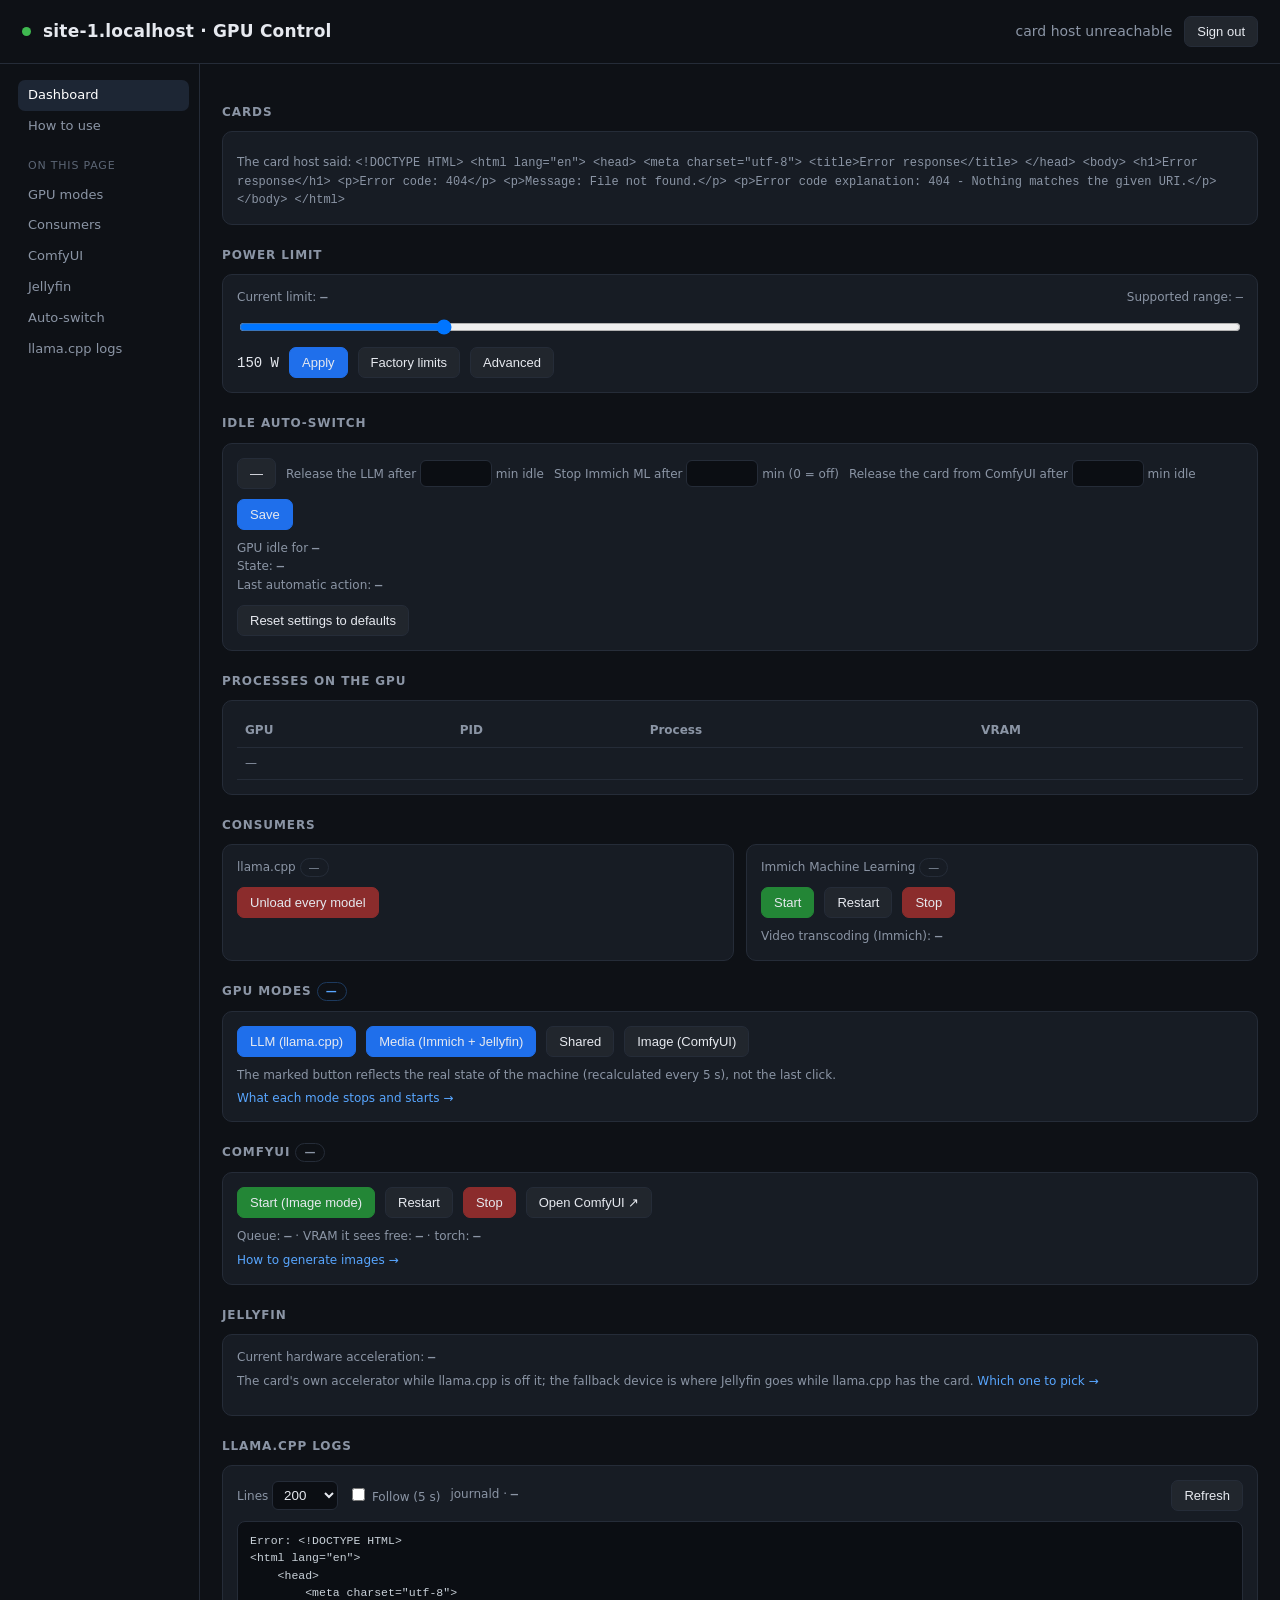
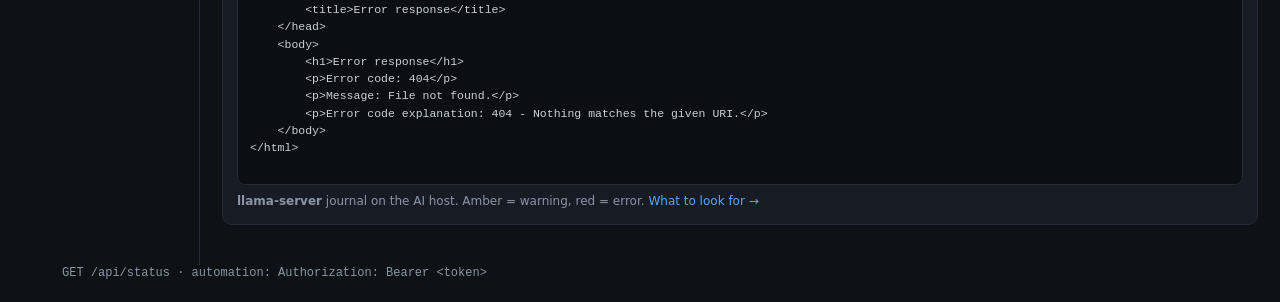
==== commit 19377230: "fix: the derived mode handles a deployment with one consumer" ====
--- a/static/index.html
+++ b/static/index.html
@@ -353,20 +353,27 @@
 function deriveMode(s) {
   // ComfyUI keeps the card while it is up, so it wins over every other reading.
   if (str(s.comfyui && s.comfyui.state) === 'running') return 'image';
+  const cfg = s.configured || {};
   const ml = str(s.immich_ml);
   const jf = str(s.jellyfin_accel);
-  const loaded = llamaBusy(s);
-  // A deployment without Immich or Jellyfin has nothing to arbitrate but the
-  // models: the card is llama.cpp's while something is loaded.
-  if (ml === 'unconfigured' && jf === 'unconfigured') return loaded ? 'llm' : 'idle';
+  const loaded = llamaBusy(s) > 0;
+  const fallback = str(cfg.jellyfin_fallback) || 'vaapi';
+  const jfOnCard = !!jf && jf !== fallback && jf !== 'none' && jf !== 'unknown';
+  // A deployment with one consumer is the common case: judge it by the one it
+  // has, instead of naming a consumer that is not installed.
+  if (!cfg.immich && !cfg.jellyfin) return loaded ? 'llm' : 'idle';
+  if (cfg.immich && !cfg.jellyfin) {
+    return ml === 'running' ? (loaded ? 'balanced' : 'media') : (loaded ? 'llm' : 'idle');
+  }
+  if (!cfg.immich && cfg.jellyfin) {
+    return jfOnCard ? (loaded ? 'balanced' : 'media') : (loaded ? 'llm' : 'idle');
+  }
+  // Both configured: a probe that did not answer is not a mode.
+  if (!ml || !jf) return 'mixed';
   // "LLM": the card belongs to llama.cpp; Immich ML (CUDA) is the only other
   // consumer that has to stop for it.
   if (ml === 'exited' || ml === 'created' || ml === 'paused') return 'llm';
-  if (ml === 'running') {
-    const fallback = str((s.configured || {}).jellyfin_fallback) || 'vaapi';
-    const onCard = !!jf && jf !== fallback && jf !== 'none' && jf !== 'unknown' && jf !== 'unconfigured';
-    return onCard ? (loaded ? 'balanced' : 'media') : 'igpu';
-  }
+  if (ml === 'running') return jfOnCard ? (loaded ? 'balanced' : 'media') : 'igpu';
   return 'mixed';
 }
 
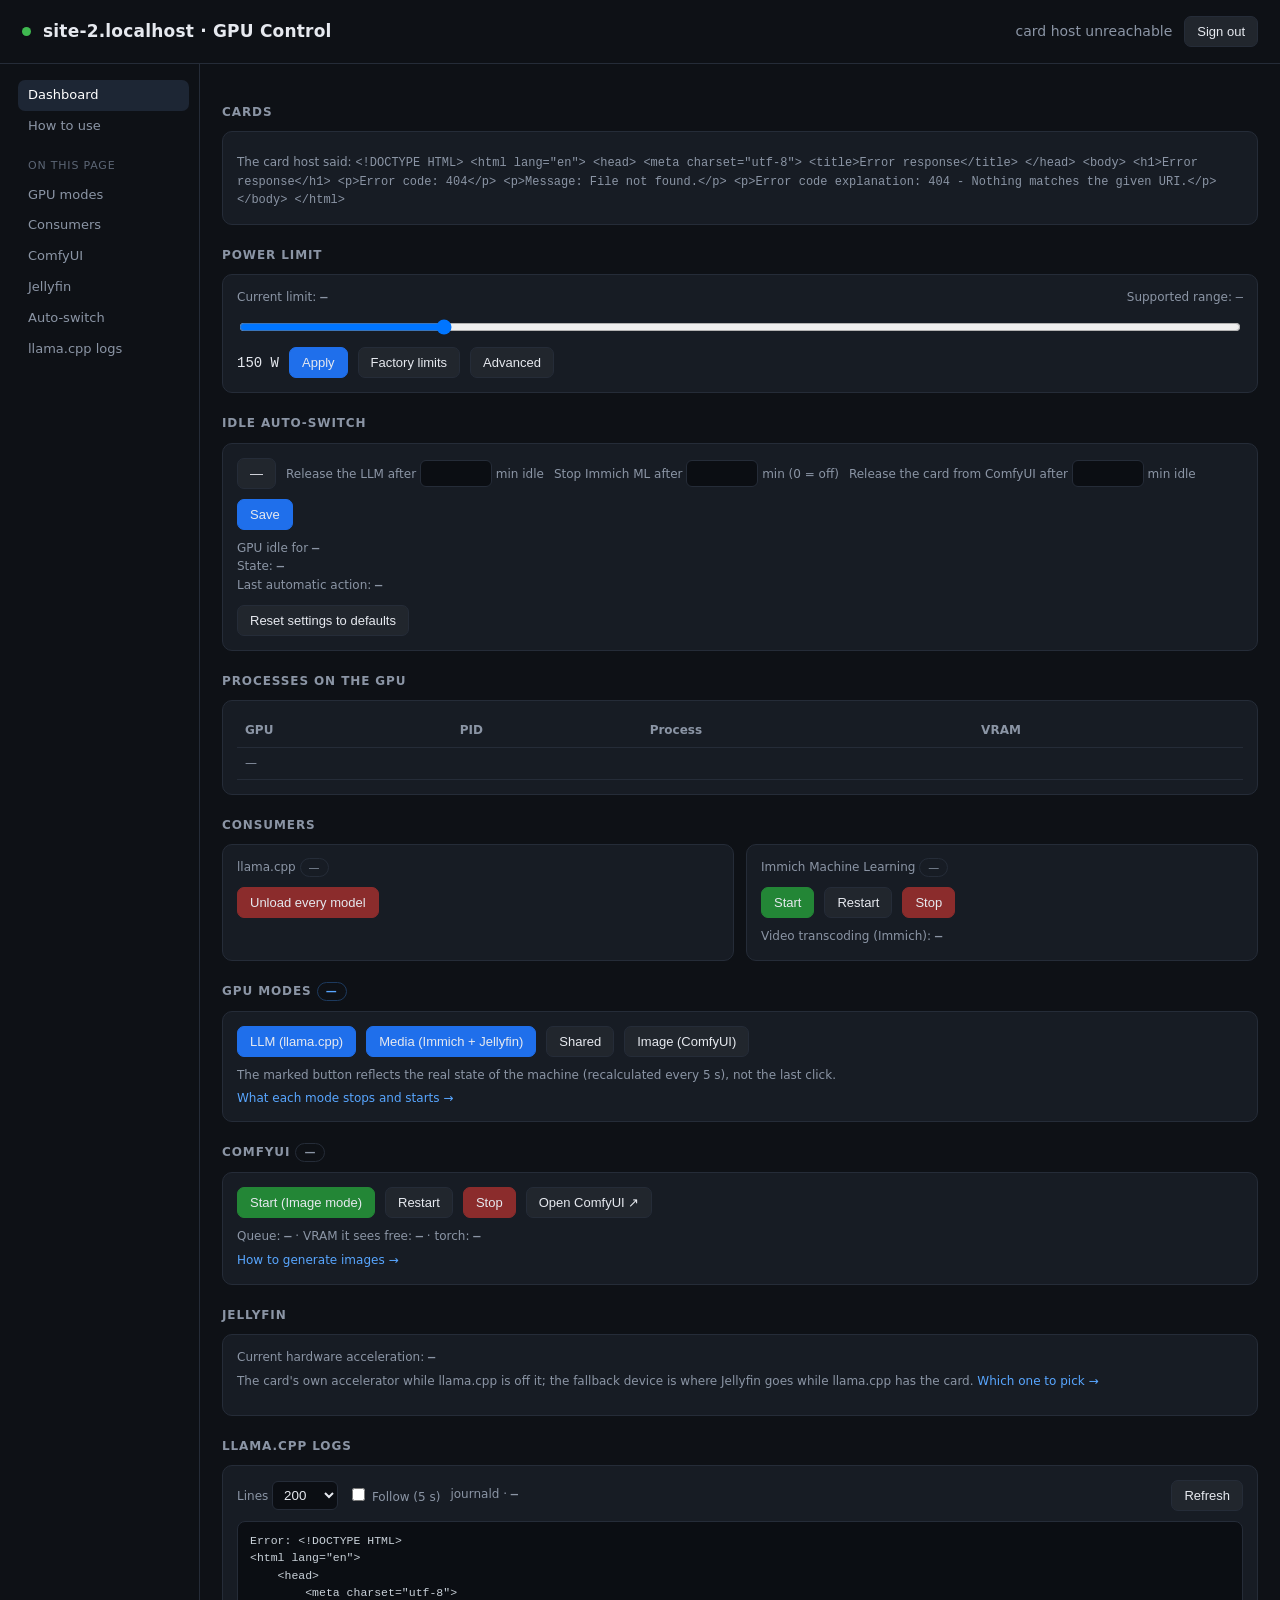
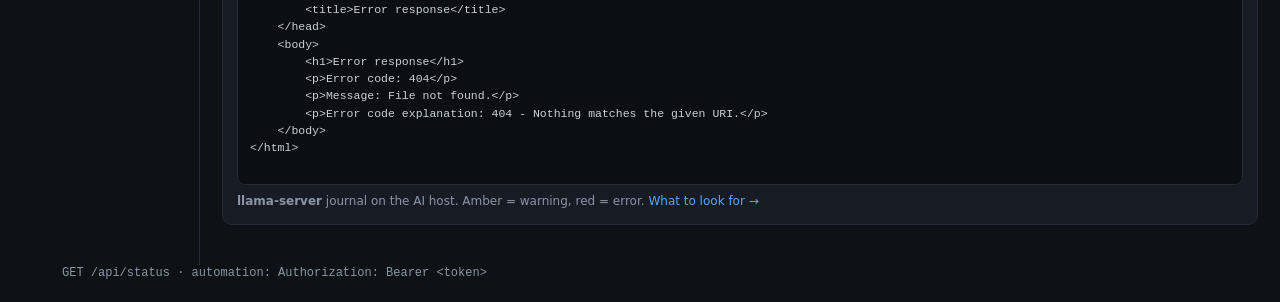
==== commit fc52a98c: "fix: the card's own readings are escaped like the rest" ====
--- a/static/index.html
+++ b/static/index.html
@@ -198,6 +198,9 @@
 // A reading the card does not have is a dash, never `N/A °C`.
 const reading = (v, unit) => (v === null || v === undefined || v === 'N/A' || v === '')
   ? '—' : `${v}${unit ? ' ' + unit : ''}`;
+// The same reading for `innerHTML`: the driver's own strings are text, and this
+// is the only place they reach the markup without `esc()`.
+const readingHtml = (v, unit) => esc(reading(v, unit));
 
 /* ---------------------------------------------------------------- feedback */
 function toast(text, kind, sticky) {
@@ -614,7 +617,7 @@
     const util = num(x.util);
     const usedPct = used !== null && total ? Math.round(100 * used / total) : undefined;
     const link = x.pcie_gen && x.pcie_gen !== 'N/A'
-      ? `PCIe Gen${x.pcie_gen} ×${x.pcie_width}` : '';
+      ? `PCIe Gen${esc(x.pcie_gen)} ×${esc(x.pcie_width)}` : '';
     const vendor = VENDORS[x.vendor] || x.vendor || '';
     // The colour comes from the vendor the probe reported, never from the label:
     // a card it could not name is the neutral one, not an empty class.
@@ -629,15 +632,15 @@
         ${vendor ? `<span class="pill vendor-tag">${esc(vendor)}</span>` : ''}
         ${blind ? '<span class="pill off">driver does not see it</span>' : ''}
         ${offBus ? '<span class="pill off">not on the bus</span>' : ''}
-        <span class="mono"> · ${esc(x.pci || '')}${x.pci ? ' · ' : ''}${link}${link ? ' · ' : ''}${reading(x.mem_total, 'MiB')}</span>
+        <span class="mono"> · ${esc(x.pci || '')}${x.pci ? ' · ' : ''}${link}${link ? ' · ' : ''}${readingHtml(x.mem_total, 'MiB')}</span>
         <span class="pill ${Number(x.util) > 0 ? 'ok' : 'off'}">${Number(x.util) > 0 ? 'busy' : 'idle'}</span>
       </div>
       <div class="grid">${
         card('Utilization', util !== null ? util + ' %' : '—', util ?? undefined) +
         card('VRAM', used !== null && total !== null ? `${gib(used)} / ${gib(total)} GiB` : '—', usedPct) +
-        card('Temperature', reading(x.temp, '°C')) +
-        card('Power', `${reading(x.power_draw, 'W')} / ${reading(x.power_limit, 'W')}`) +
-        card('SM / Mem clock', `${reading(x.clk_sm, 'MHz')} / ${reading(x.clk_mem, 'MHz')}`)
+        card('Temperature', readingHtml(x.temp, '°C')) +
+        card('Power', `${readingHtml(x.power_draw, 'W')} / ${readingHtml(x.power_limit, 'W')}`) +
+        card('SM / Mem clock', `${readingHtml(x.clk_sm, 'MHz')} / ${readingHtml(x.clk_mem, 'MHz')}`)
       }</div>
     </div>`;
   }).join('') : '<div class="k">The card host answers and lists no card at all.</div>';
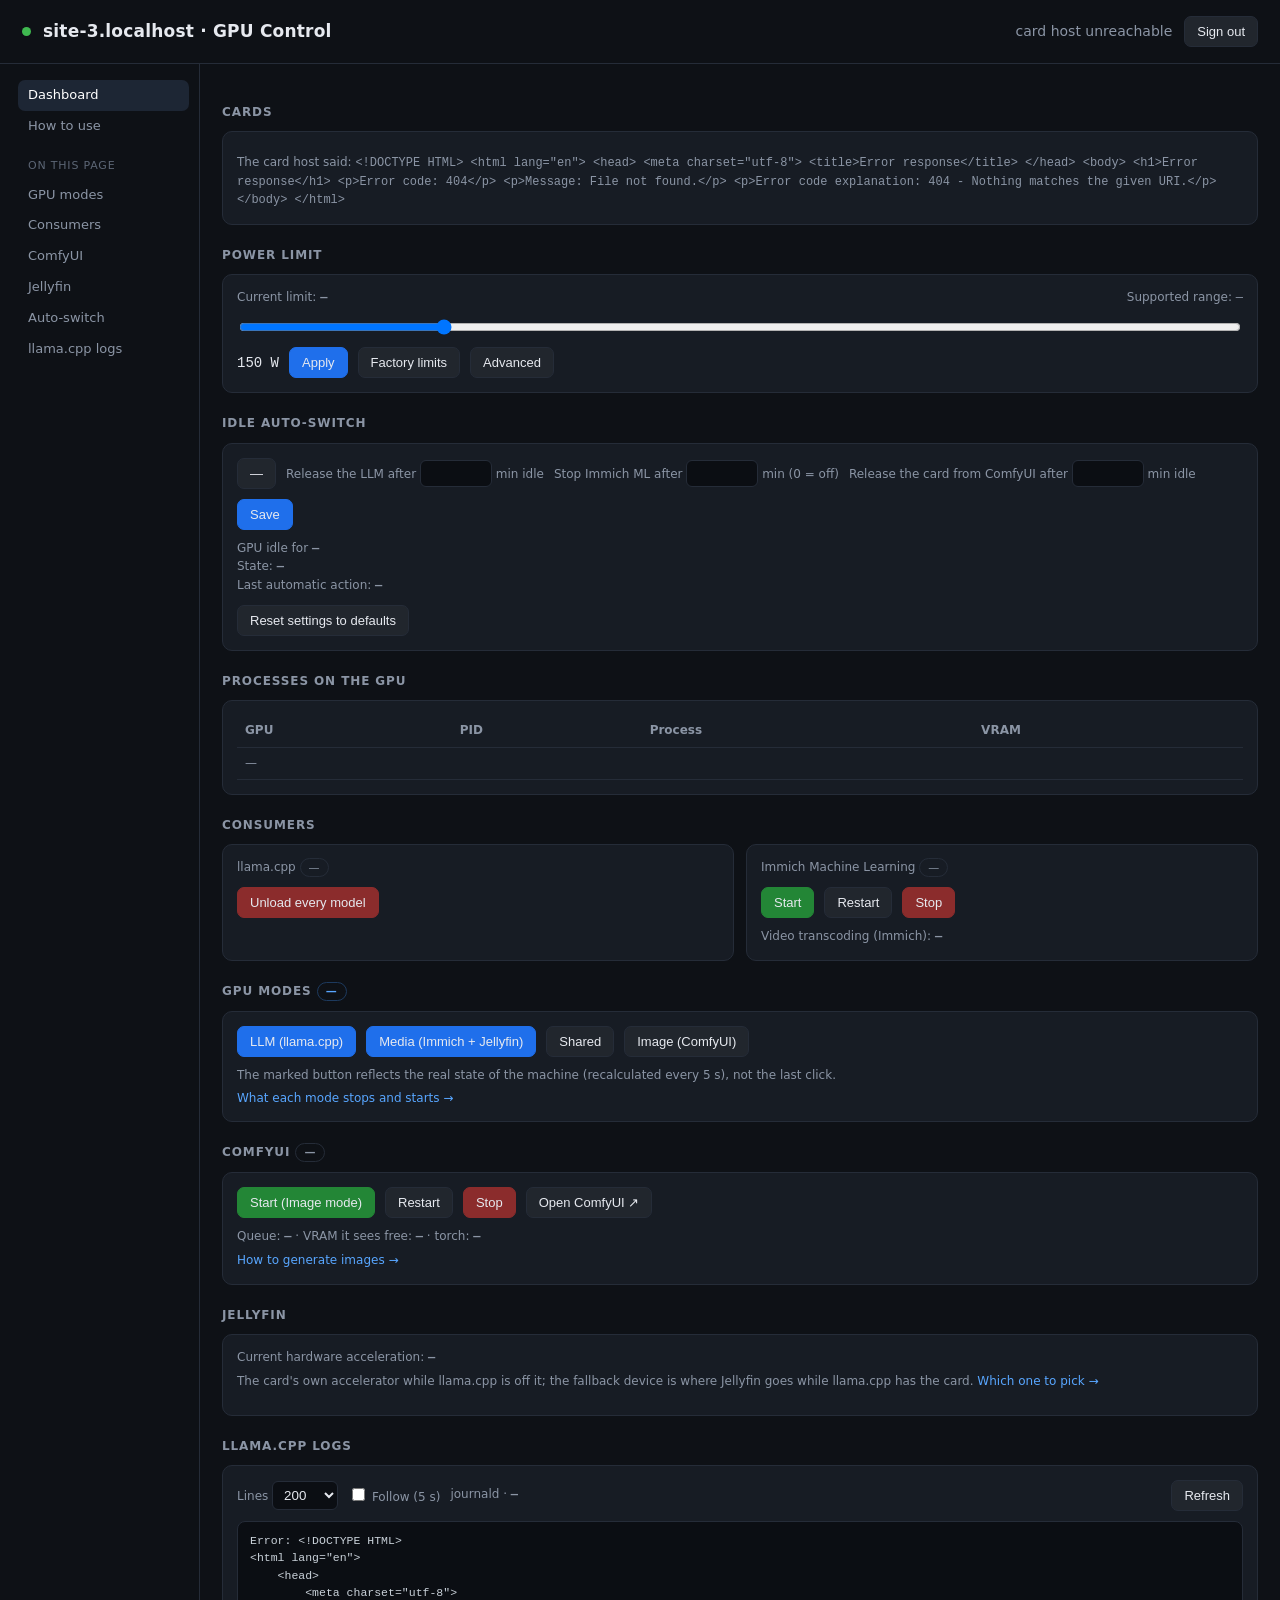
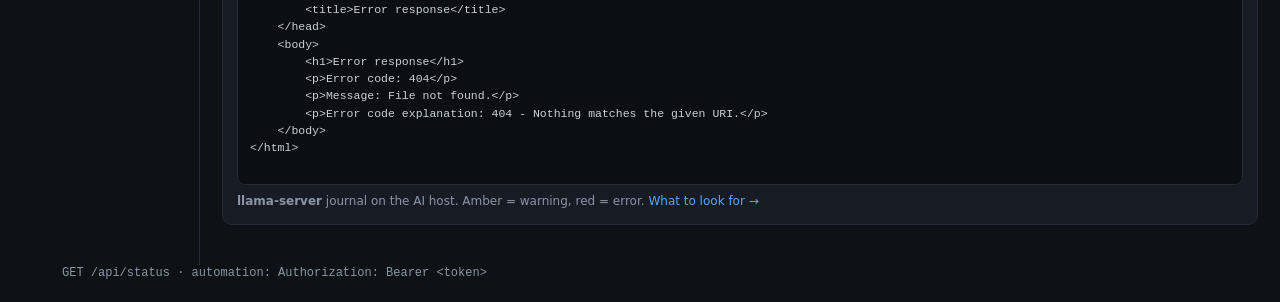
==== commit d6ae6e55: "fix: the page never paints a poll over the one in flight" ====
--- a/static/index.html
+++ b/static/index.html
@@ -285,7 +285,7 @@
     setBusy(btn, false);
     if (group) setGroupDisabled(group, false);
     endRequest();
-    await refresh();
+    await refresh(true);
     if (ok) toast(opts.done || 'Done');
   }
 }
@@ -593,7 +593,10 @@
   box.innerHTML = html;
 }
 
-async function refresh() {
+// One `/api/status` at a time. The answer can take 30 s (an SSH of the card
+// host that is timing out), and a poll that lands on top of another paints an
+// older answer over a newer one.
+async function fetchAndPaint() {
   let s;
   try { s = await api('/api/status'); }
   catch (e) {
@@ -926,6 +929,17 @@
 };
 loadLogs();
 
+let inFlight = null;
+
+function refresh(force) {
+  if (inFlight && !force) return inFlight;
+  const run = fetchAndPaint().finally(() => {
+    if (inFlight === run) inFlight = null;
+  });
+  inFlight = run;
+  return run;
+}
+
 refresh();
 setInterval(refresh, 5000);
 </script>
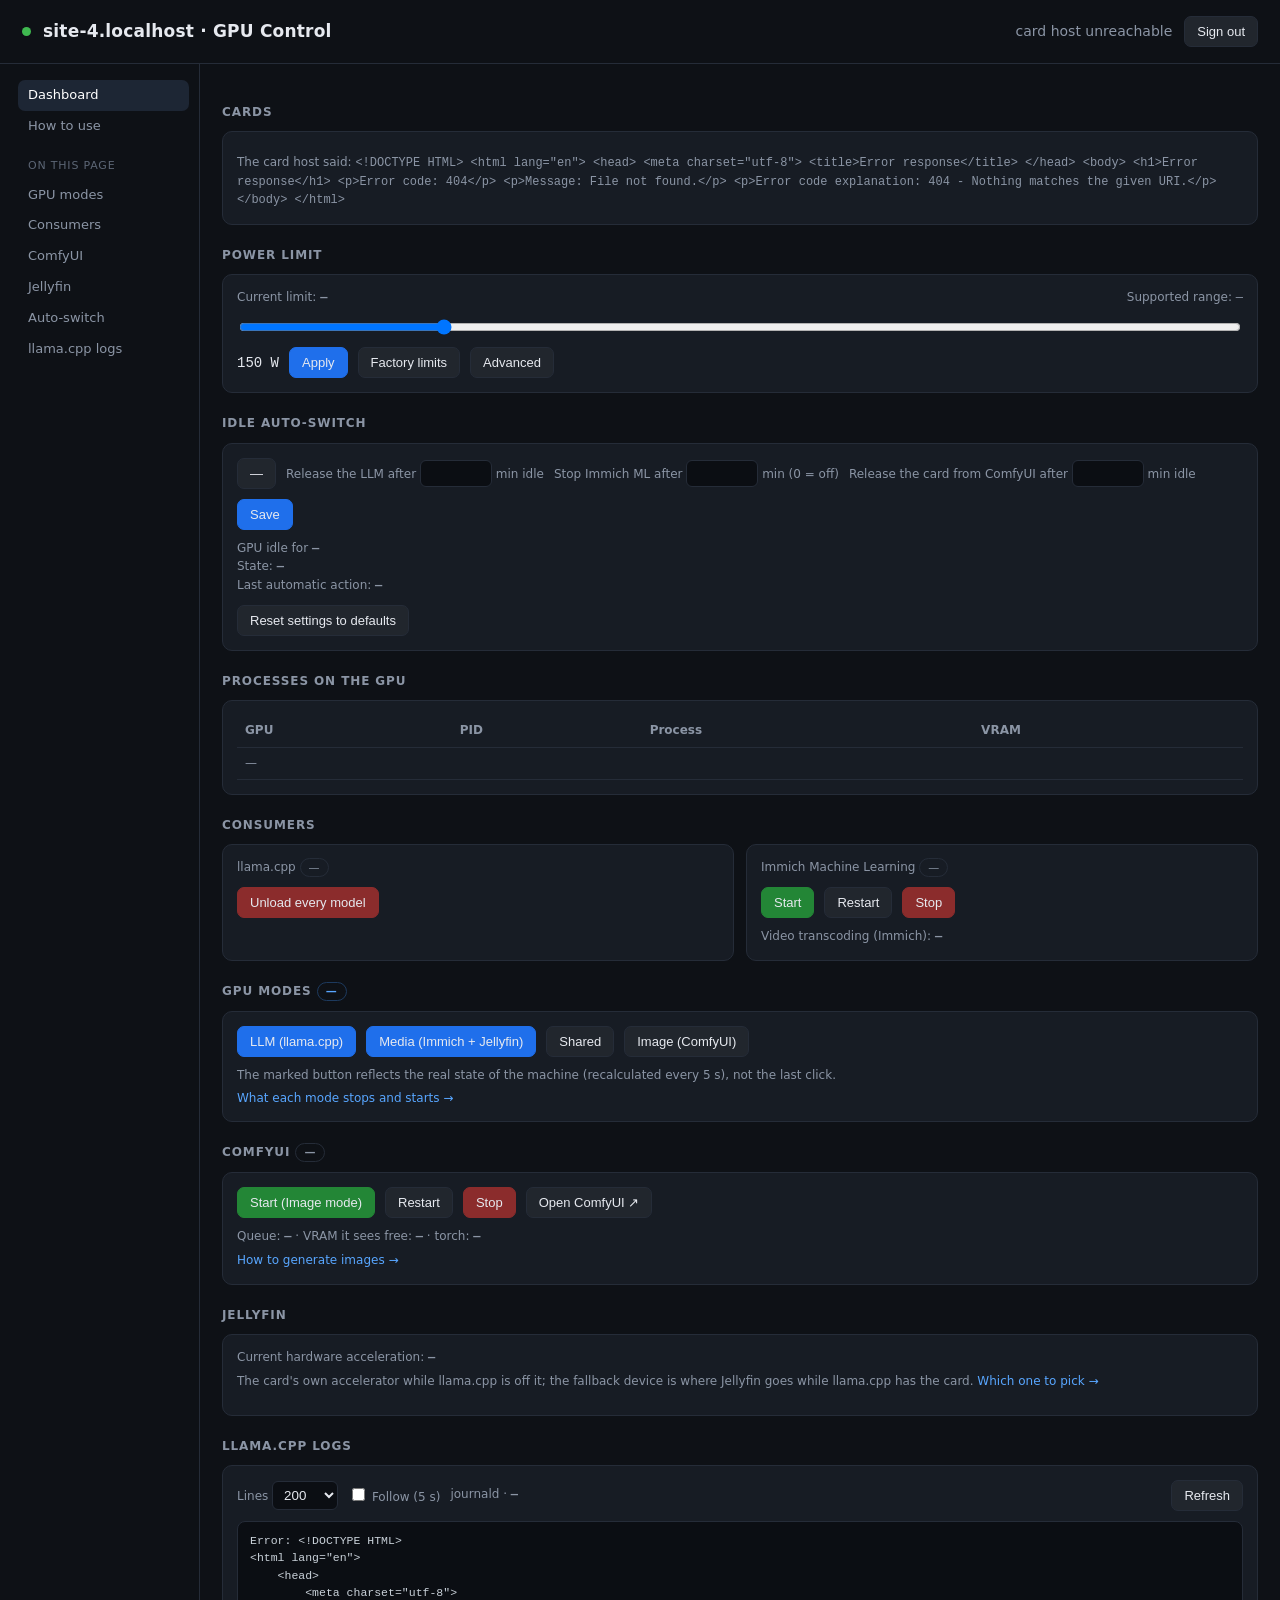
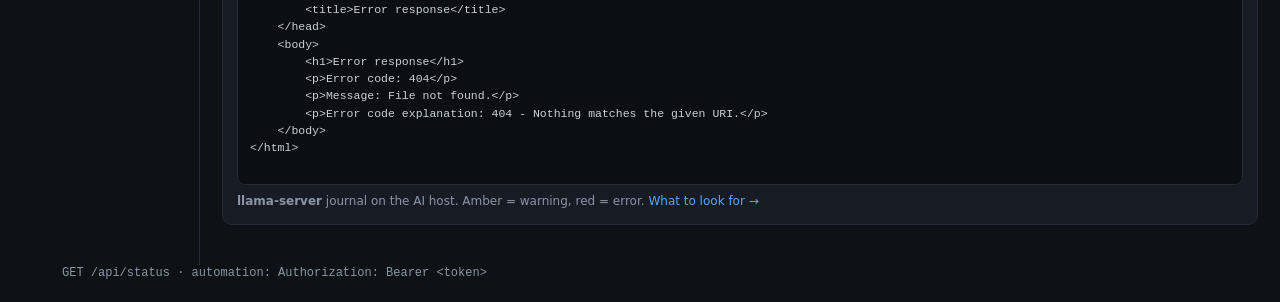
==== commit 549b5e16: "fix: a repaint keeps the fallback hint on the Jellyfin buttons" ====
--- a/static/index.html
+++ b/static/index.html
@@ -385,7 +385,9 @@
 function unavailable(sel, off) {
   document.querySelectorAll(sel).forEach((b) => {
     b.disabled = !!off;
-    b.title = off ? 'Not configured in this deployment' : '';
+    // The title is only written when it has something to say: clearing it here
+    // erased the fallback hint the accelerator buttons were built with.
+    if (off) b.title = 'Not configured in this deployment';
   });
 }
 
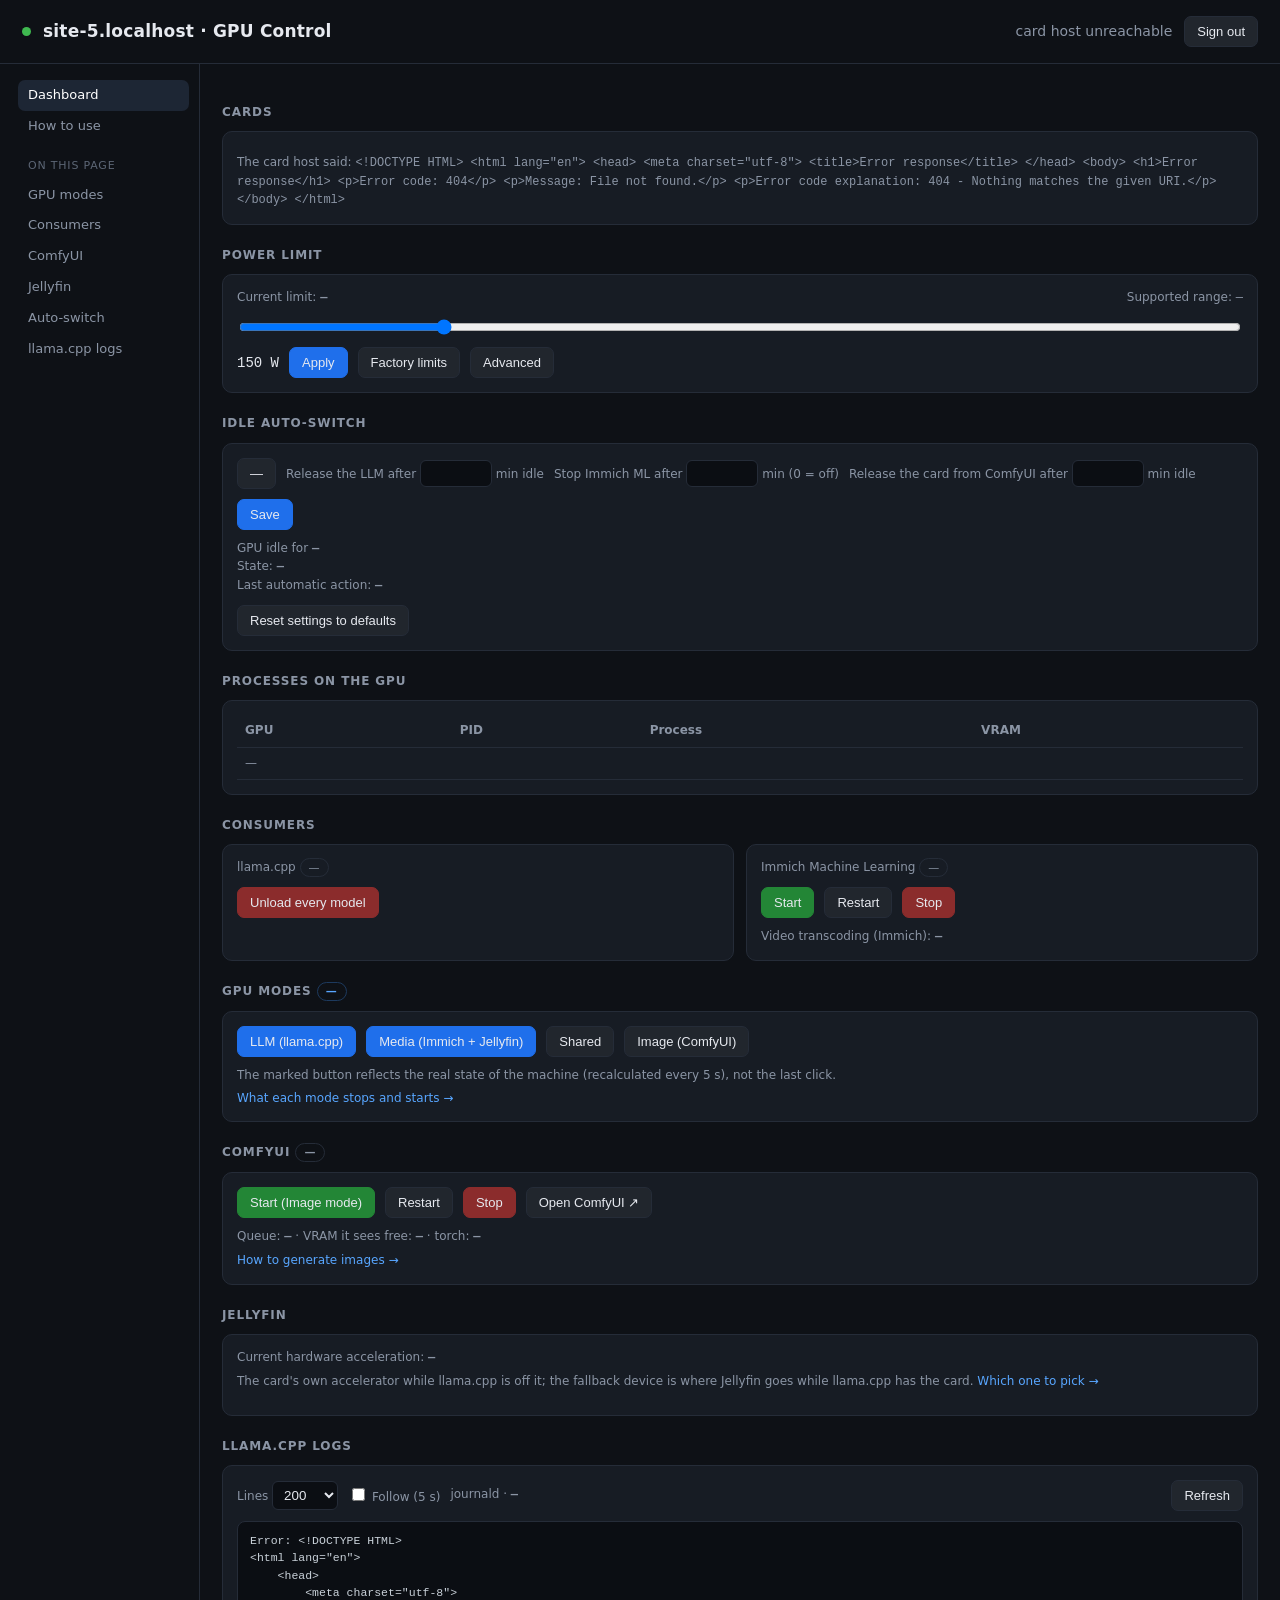
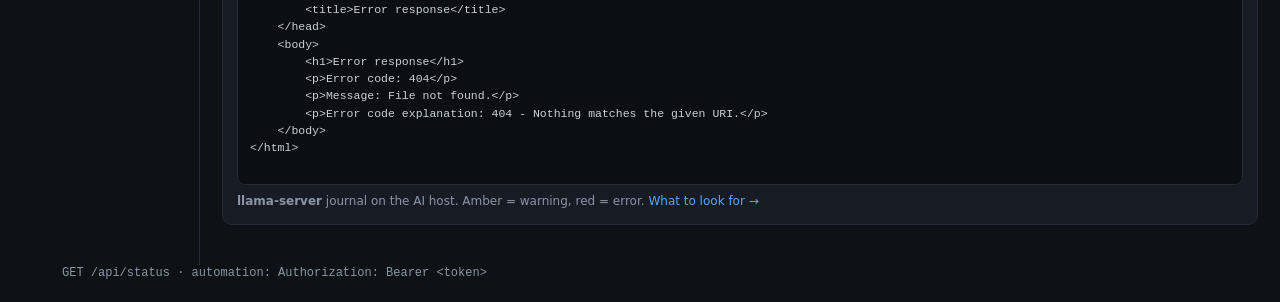
==== commit 1c39d5a5: "fix: the accelerator buttons are not rebuilt every poll" ====
--- a/static/index.html
+++ b/static/index.html
@@ -341,10 +341,16 @@
   const choices = Array.isArray(cfg.jellyfin_accel_types) ? cfg.jellyfin_accel_types : [];
   if (!choices.length) {
     box.innerHTML = '<span class="k">Jellyfin is not configured</span>';
+    box.dataset.rendered = '';
     return;
   }
   const current = str(s.jellyfin_accel);
   const fallback = str(cfg.jellyfin_fallback);
+  // Rebuilt only when something it shows has changed: writing the same buttons
+  // every five seconds takes the focus away from the one being tabbed to.
+  const key = [current, fallback, JSON.stringify(choices)].join('|');
+  if (box.dataset.rendered === key) return;
+  box.dataset.rendered = key;
   box.innerHTML = choices.map((c) => {
     const on = c.value === current ? ' class="on"' : (c.value === 'none' ? ' class="warn"' : '');
     const title = c.value === fallback ? ' title="fallback: where Jellyfin goes while llama.cpp has the card"' : '';
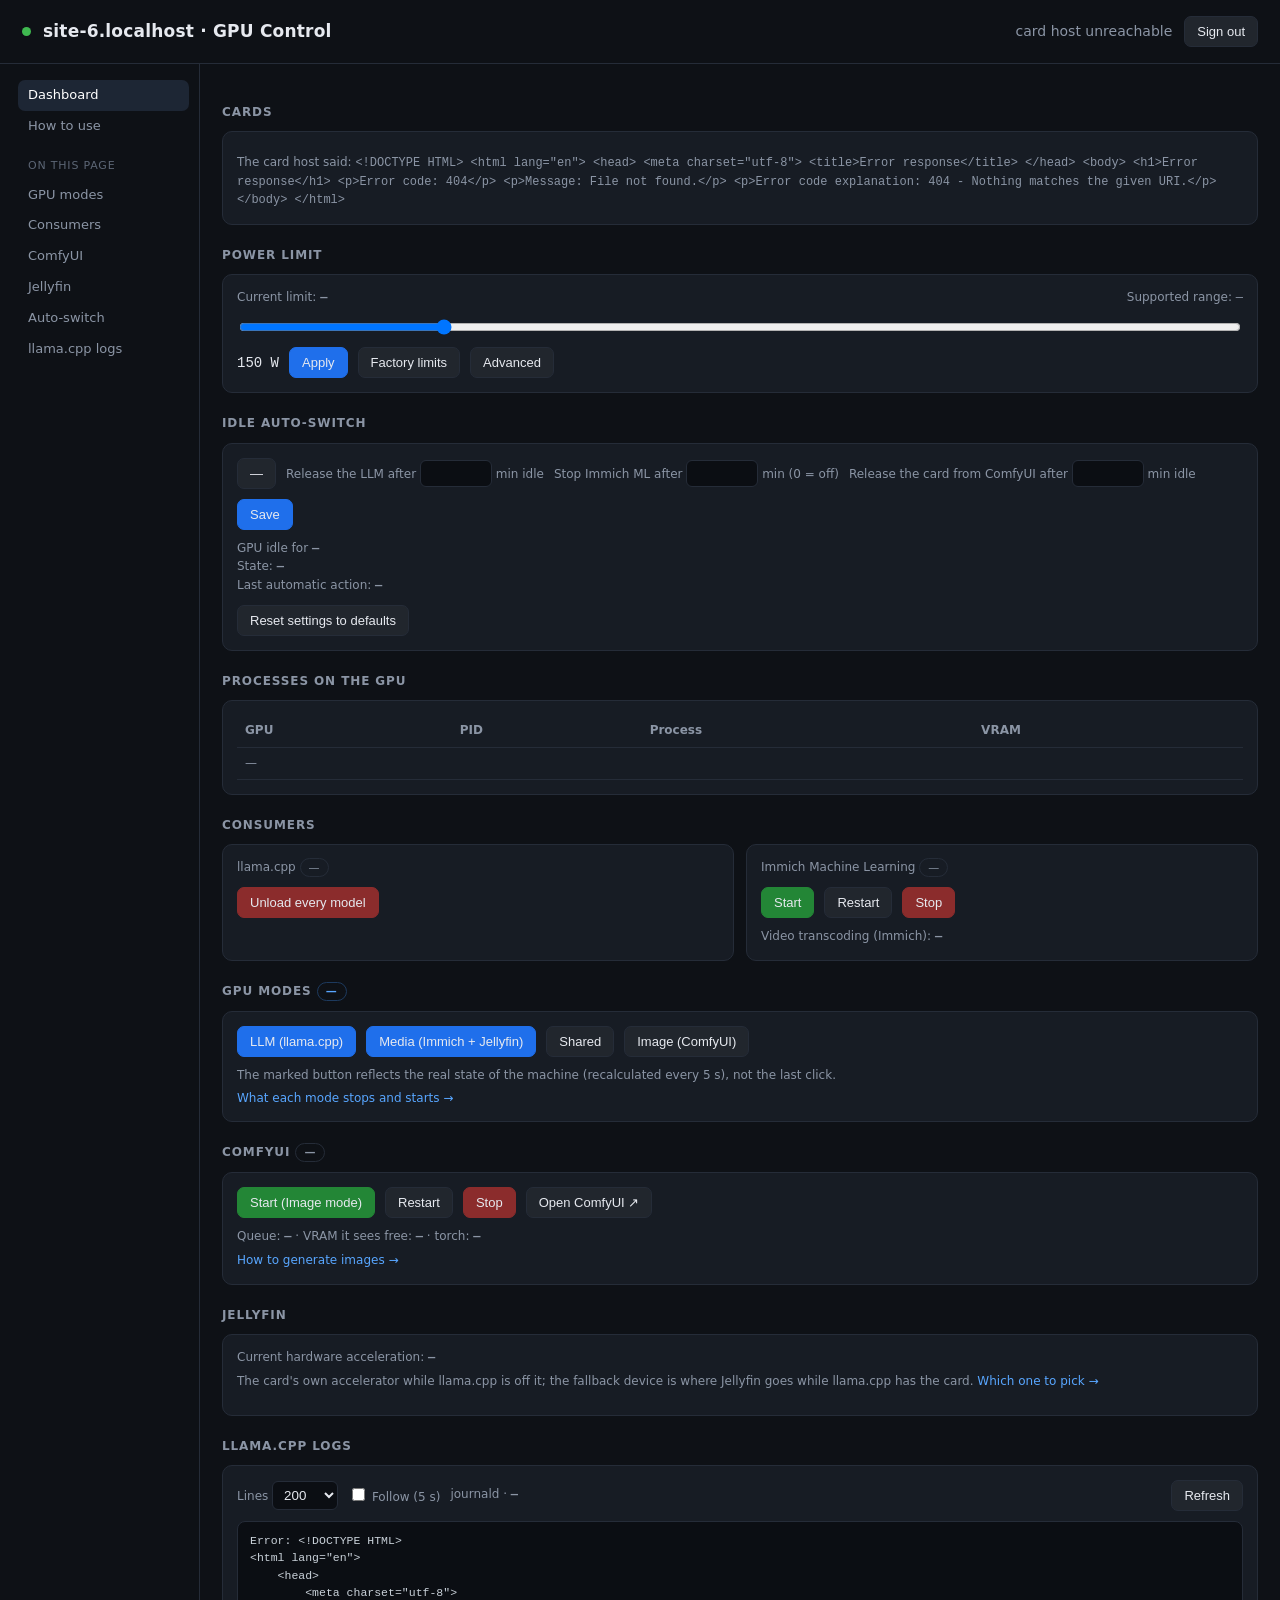
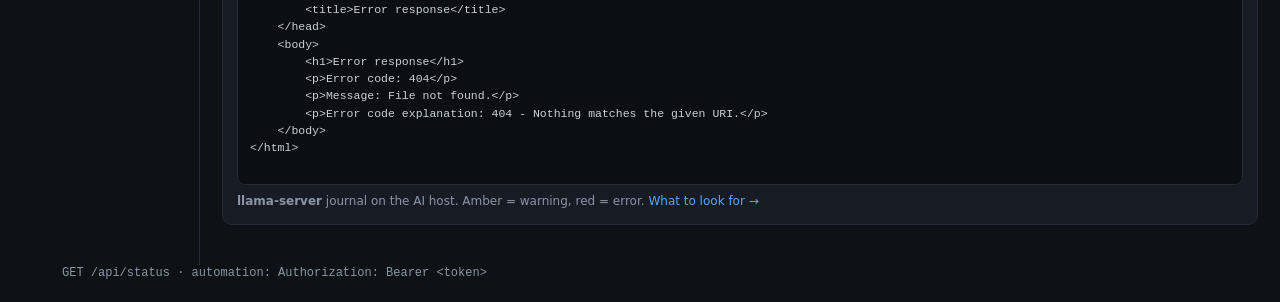
==== commit 1d7a3004: "fix: a router that failed is not a router with no models" ====
--- a/static/index.html
+++ b/static/index.html
@@ -727,7 +727,13 @@
   const routerRows = llama.length
     ? llama.map(m => `<div class="mono" style="font-size:12px">${m.status === 'loaded' ? '●' : '○'} ${esc(m.id)}</div>`).join('')
     : '<span class="k">no response</span>';
-  $('llama-list').innerHTML = Array.isArray(disk) && disk.length ? diskRows(disk) : diskError + routerRows;
+  // A router that answered with an error is not an idle one: the folder rows
+  // would otherwise hide it and the page would read "no model" over a router
+  // that is down (or whose key was refused).
+  const routerError = !Array.isArray(s.llama) && s.llama && s.llama.error
+    ? `<span class="k">router: ${esc(s.llama.error)}</span>` : '';
+  $('llama-list').innerHTML = routerError
+    + (Array.isArray(disk) && disk.length ? diskRows(disk) : diskError + routerRows);
 
   const ml = typeof s.immich_ml === 'string' ? s.immich_ml : (s.immich_ml?.error ? 'error' : '—');
   const mp = $('ml-pill');
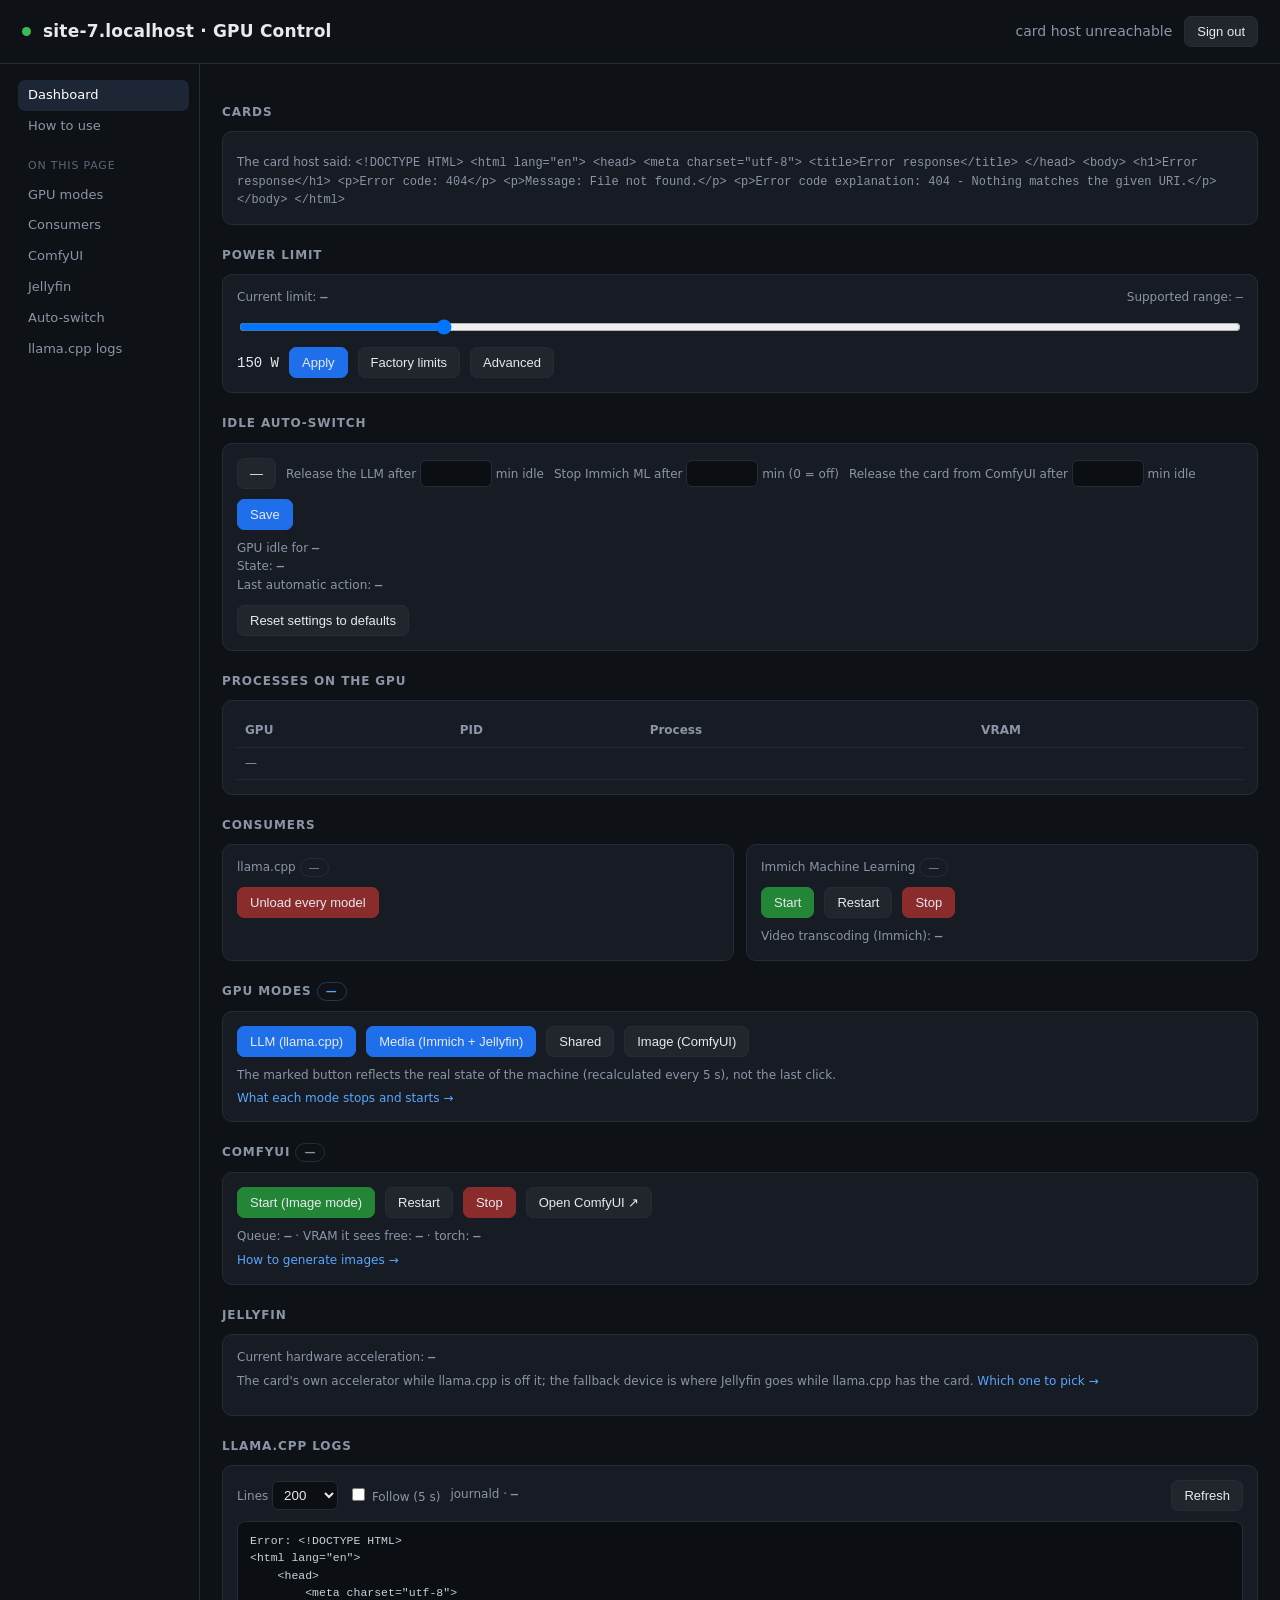
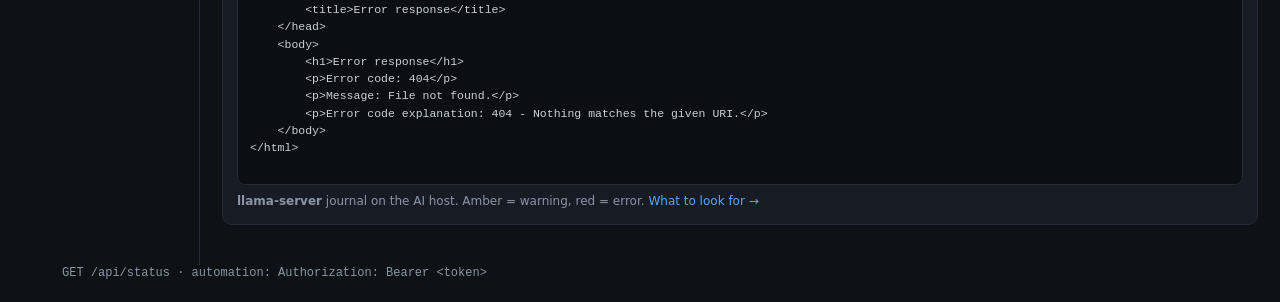
==== commit c7ce70c4: "fix: the mode pill follows the model, not just Jellyfin" ====
--- a/static/index.html
+++ b/static/index.html
@@ -382,7 +382,9 @@
   // "LLM": the card belongs to llama.cpp; Immich ML (CUDA) is the only other
   // consumer that has to stop for it.
   if (ml === 'exited' || ml === 'created' || ml === 'paused') return 'llm';
-  if (ml === 'running') return jfOnCard ? (loaded ? 'balanced' : 'media') : 'igpu';
+  // A model on the card outranks every reading of the consumers above it: an
+  // Immich ML that is up next to llama.cpp is shared, not media.
+  if (ml === 'running') return loaded ? 'balanced' : (jfOnCard ? 'media' : 'igpu');
   return 'mixed';
 }
 
@@ -637,6 +639,11 @@
     // which is a different problem from a card that is not in the machine.
     const blind = x.driver_visible === false;
     const offBus = x.bus_visible === false;
+    // A reading the card does not report is not "idle": the same number drives
+    // the idle clock on the server, and `N/A` there used to read as zero.
+    const busy = util === null ? '' : util > 0 ? 'busy' : 'idle';
+    const busyPill = util === null ? '<span class="pill">util unknown</span>'
+      : `<span class="pill ${util > 0 ? 'ok' : 'off'}">${busy}</span>`;
     return `<div class="gpu-block vendor-${vkey}">
       <div class="k" style="margin:0 0 6px">
         <b style="color:var(--fg)">GPU ${esc(x.index ?? '—')}</b>
@@ -644,7 +651,7 @@
         ${blind ? '<span class="pill off">driver does not see it</span>' : ''}
         ${offBus ? '<span class="pill off">not on the bus</span>' : ''}
         <span class="mono"> · ${esc(x.pci || '')}${x.pci ? ' · ' : ''}${link}${link ? ' · ' : ''}${readingHtml(x.mem_total, 'MiB')}</span>
-        <span class="pill ${Number(x.util) > 0 ? 'ok' : 'off'}">${Number(x.util) > 0 ? 'busy' : 'idle'}</span>
+        ${busyPill}
       </div>
       <div class="grid">${
         card('Utilization', util !== null ? util + ' %' : '—', util ?? undefined) +
